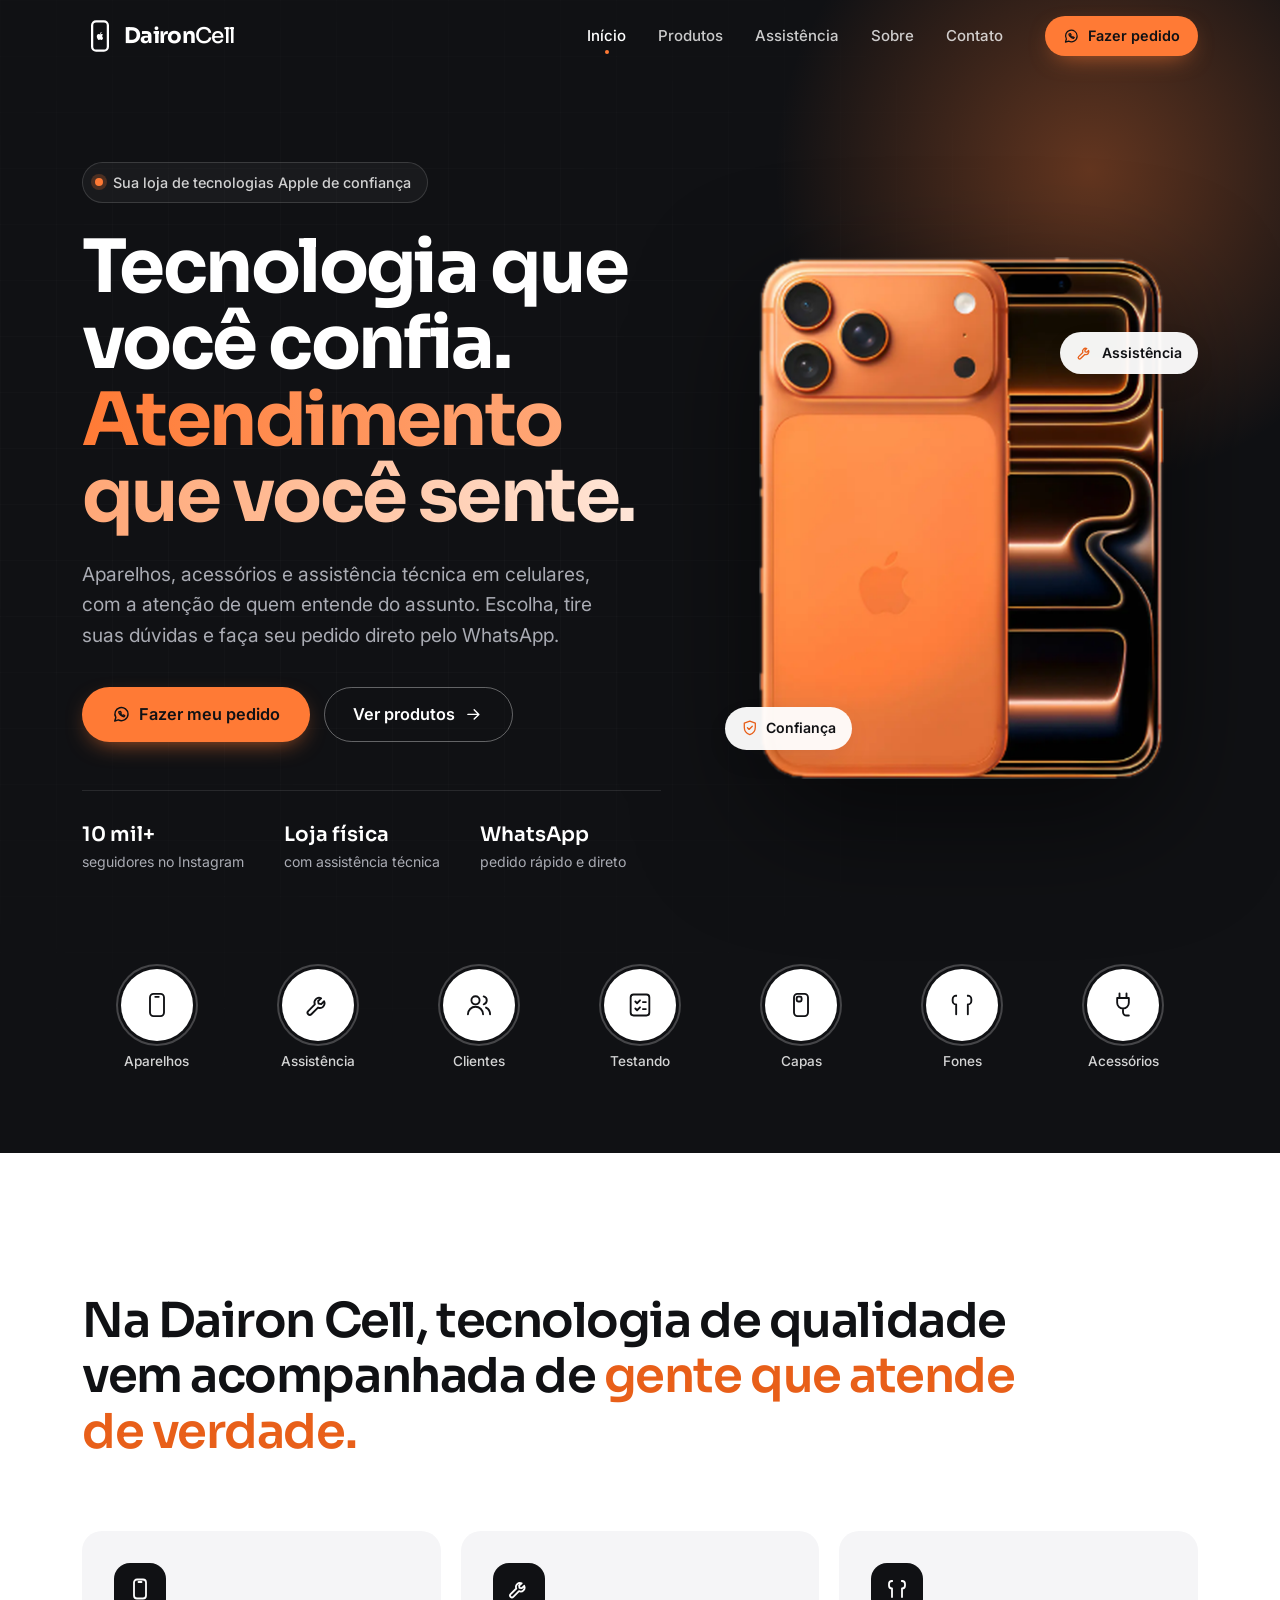
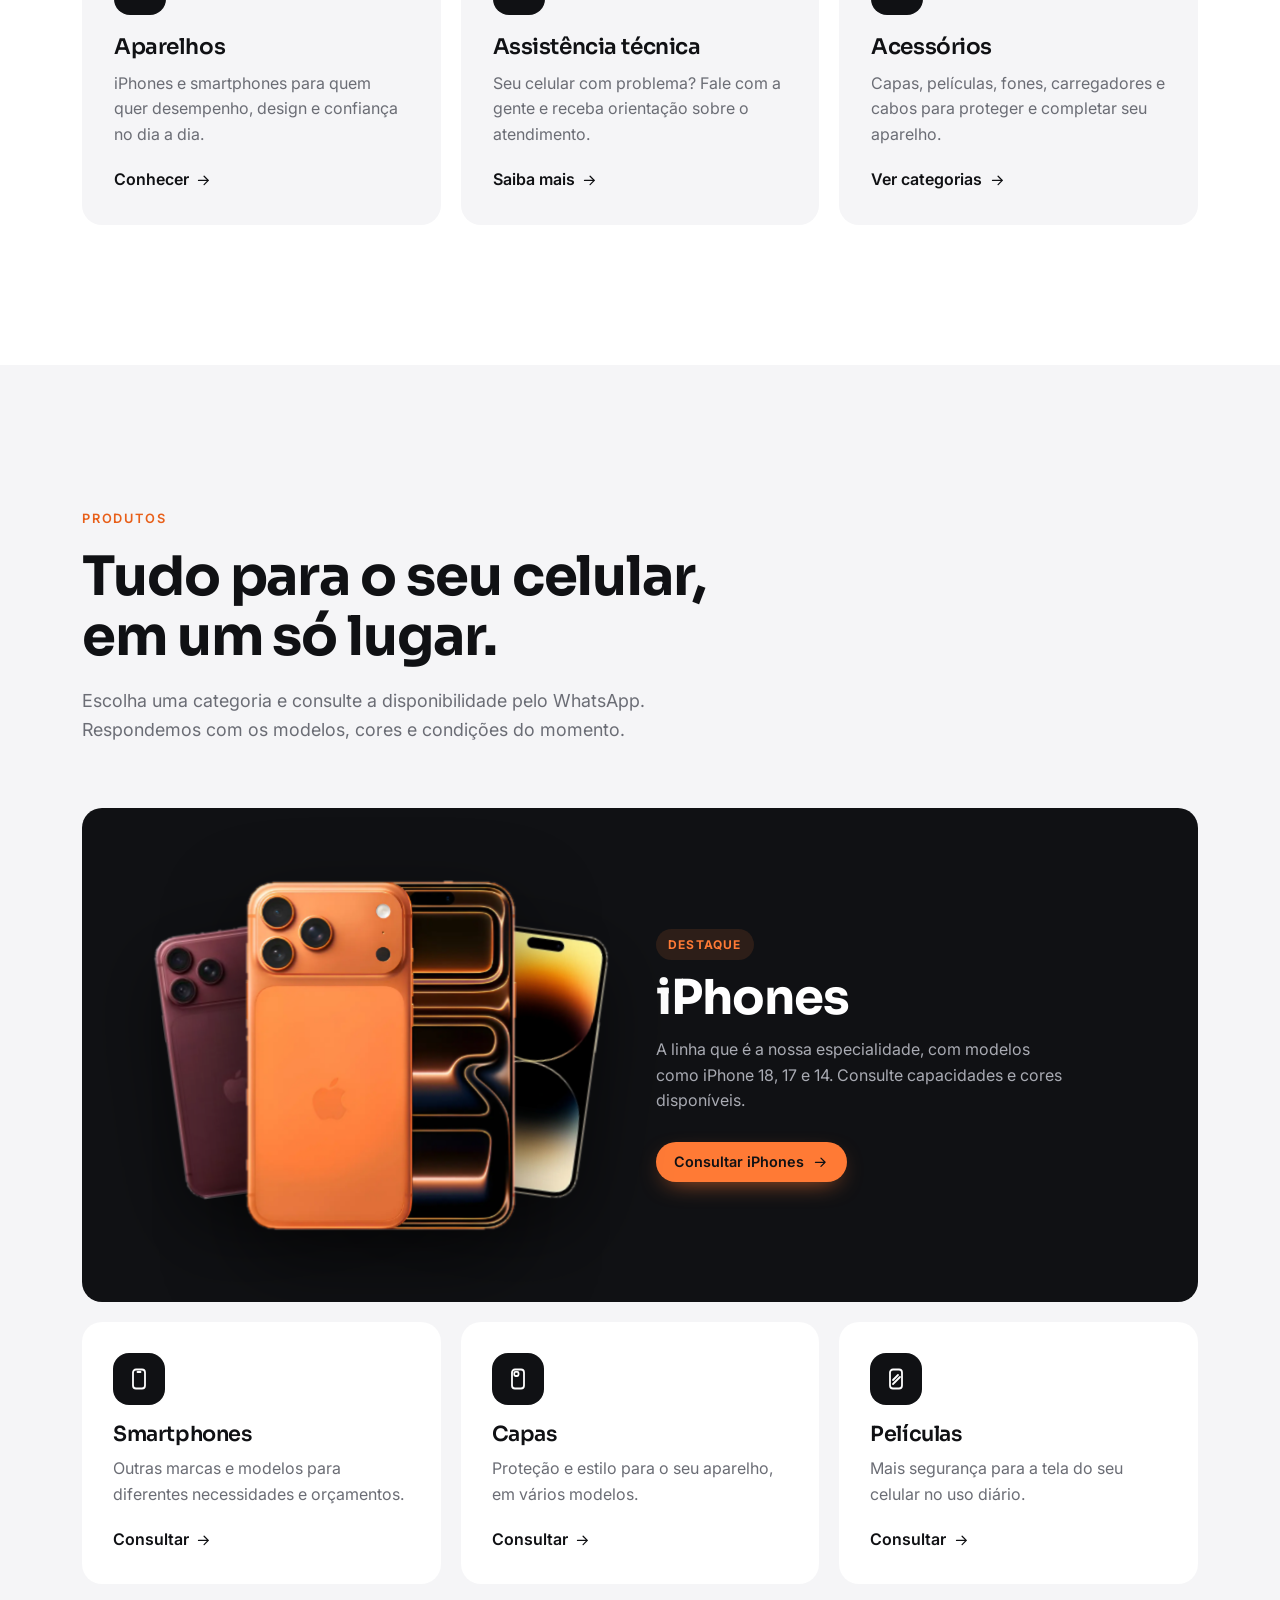
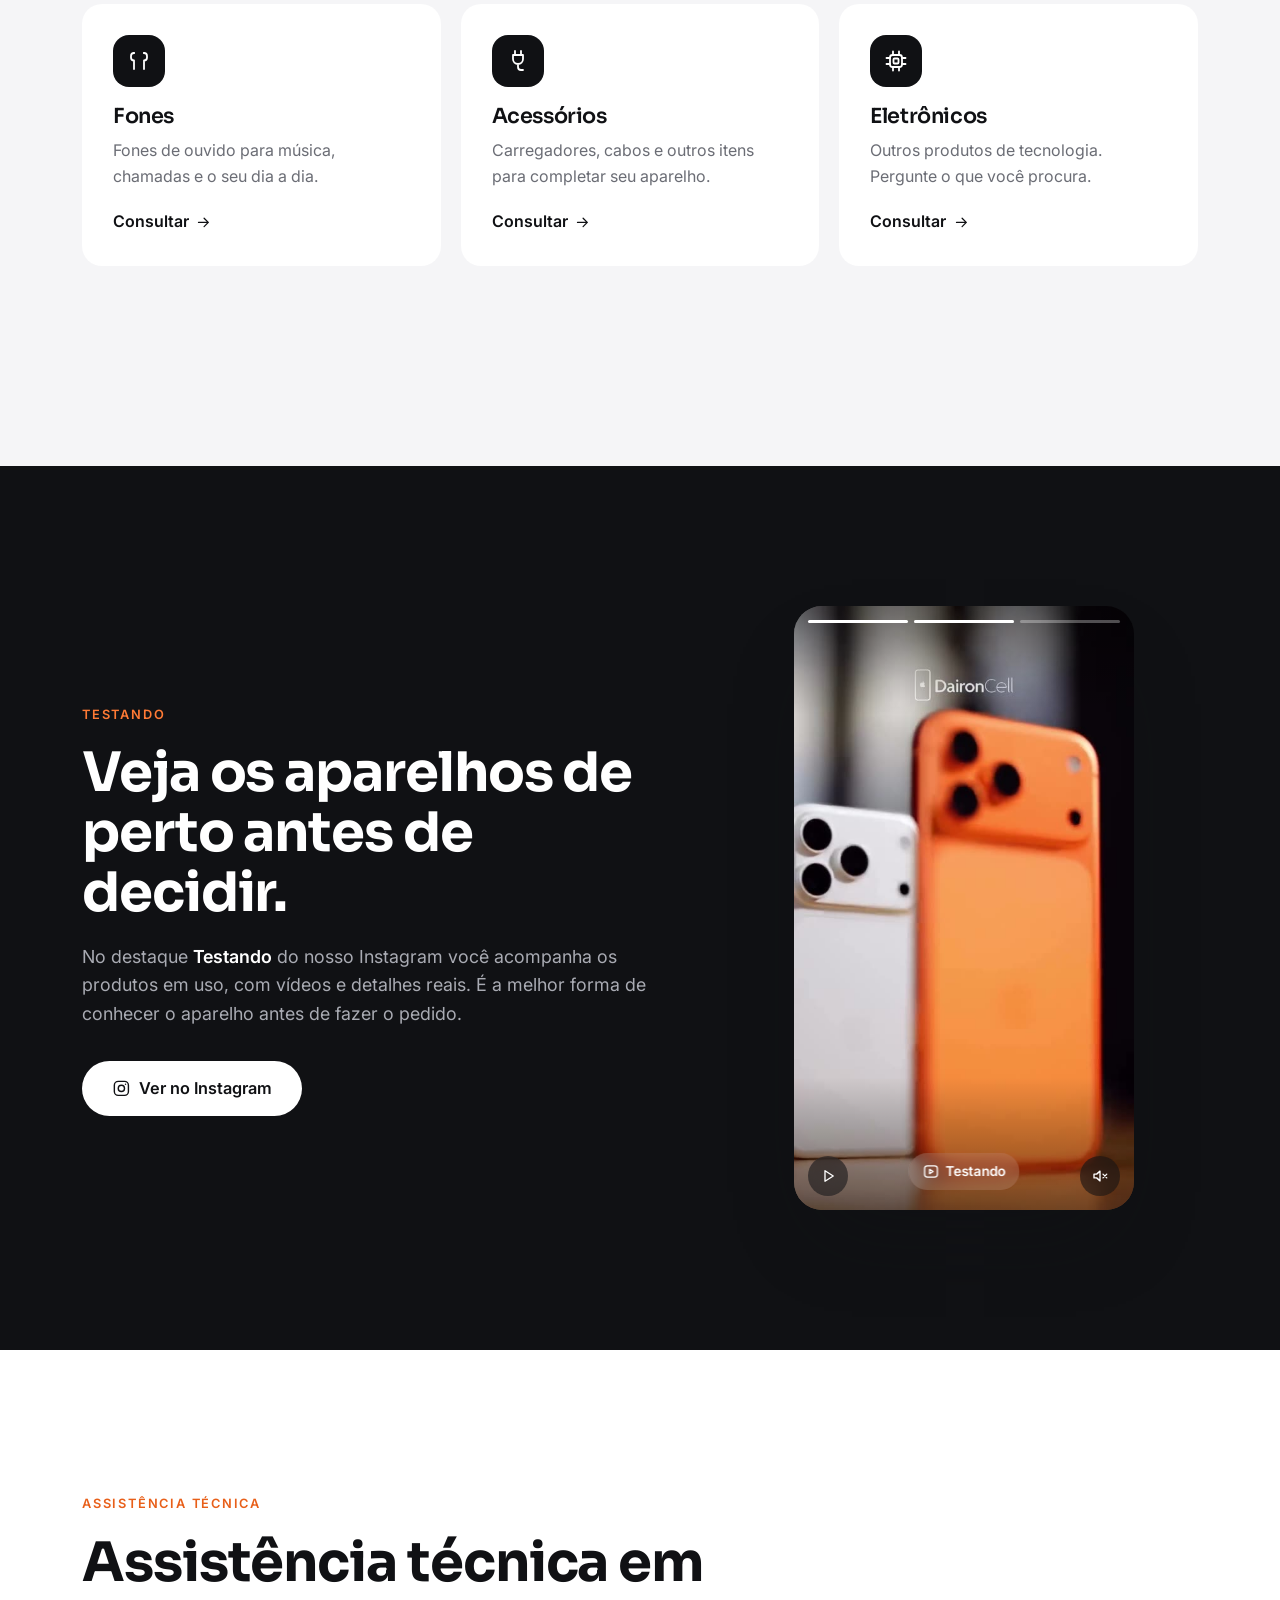
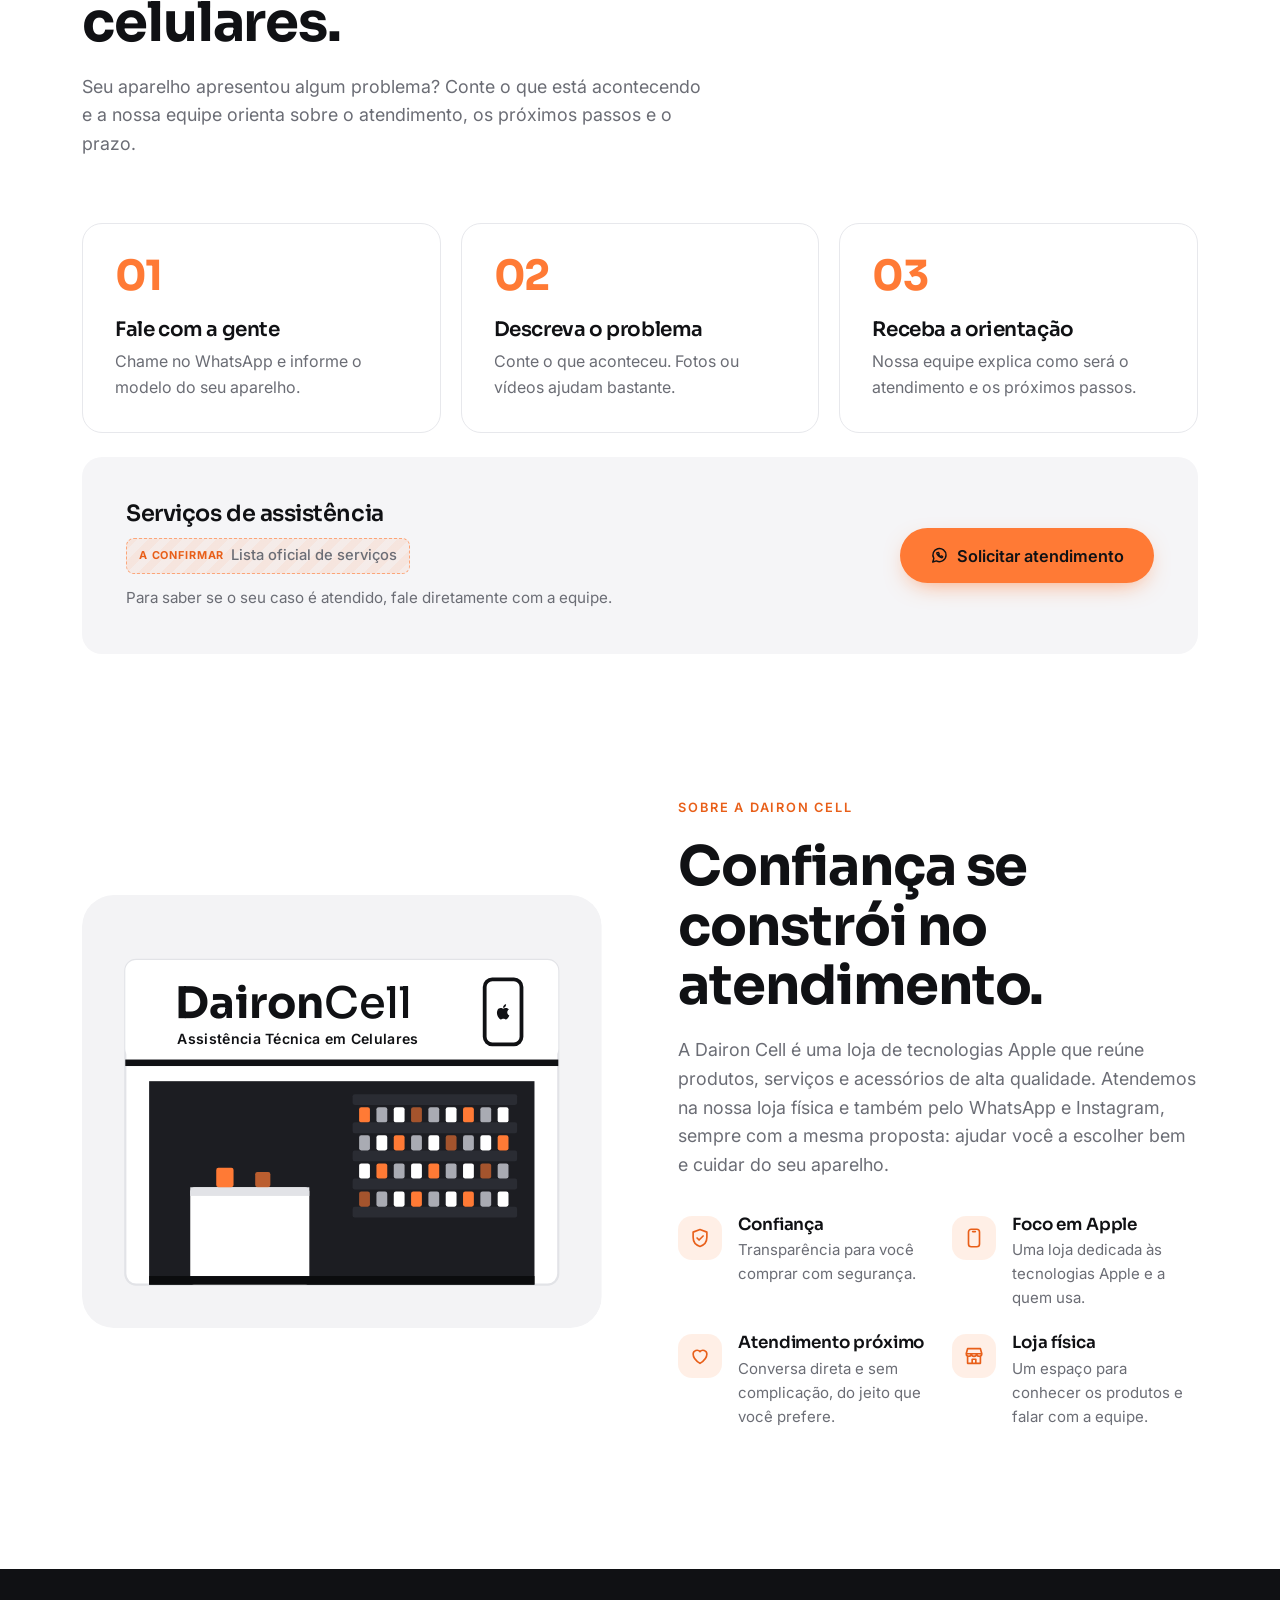
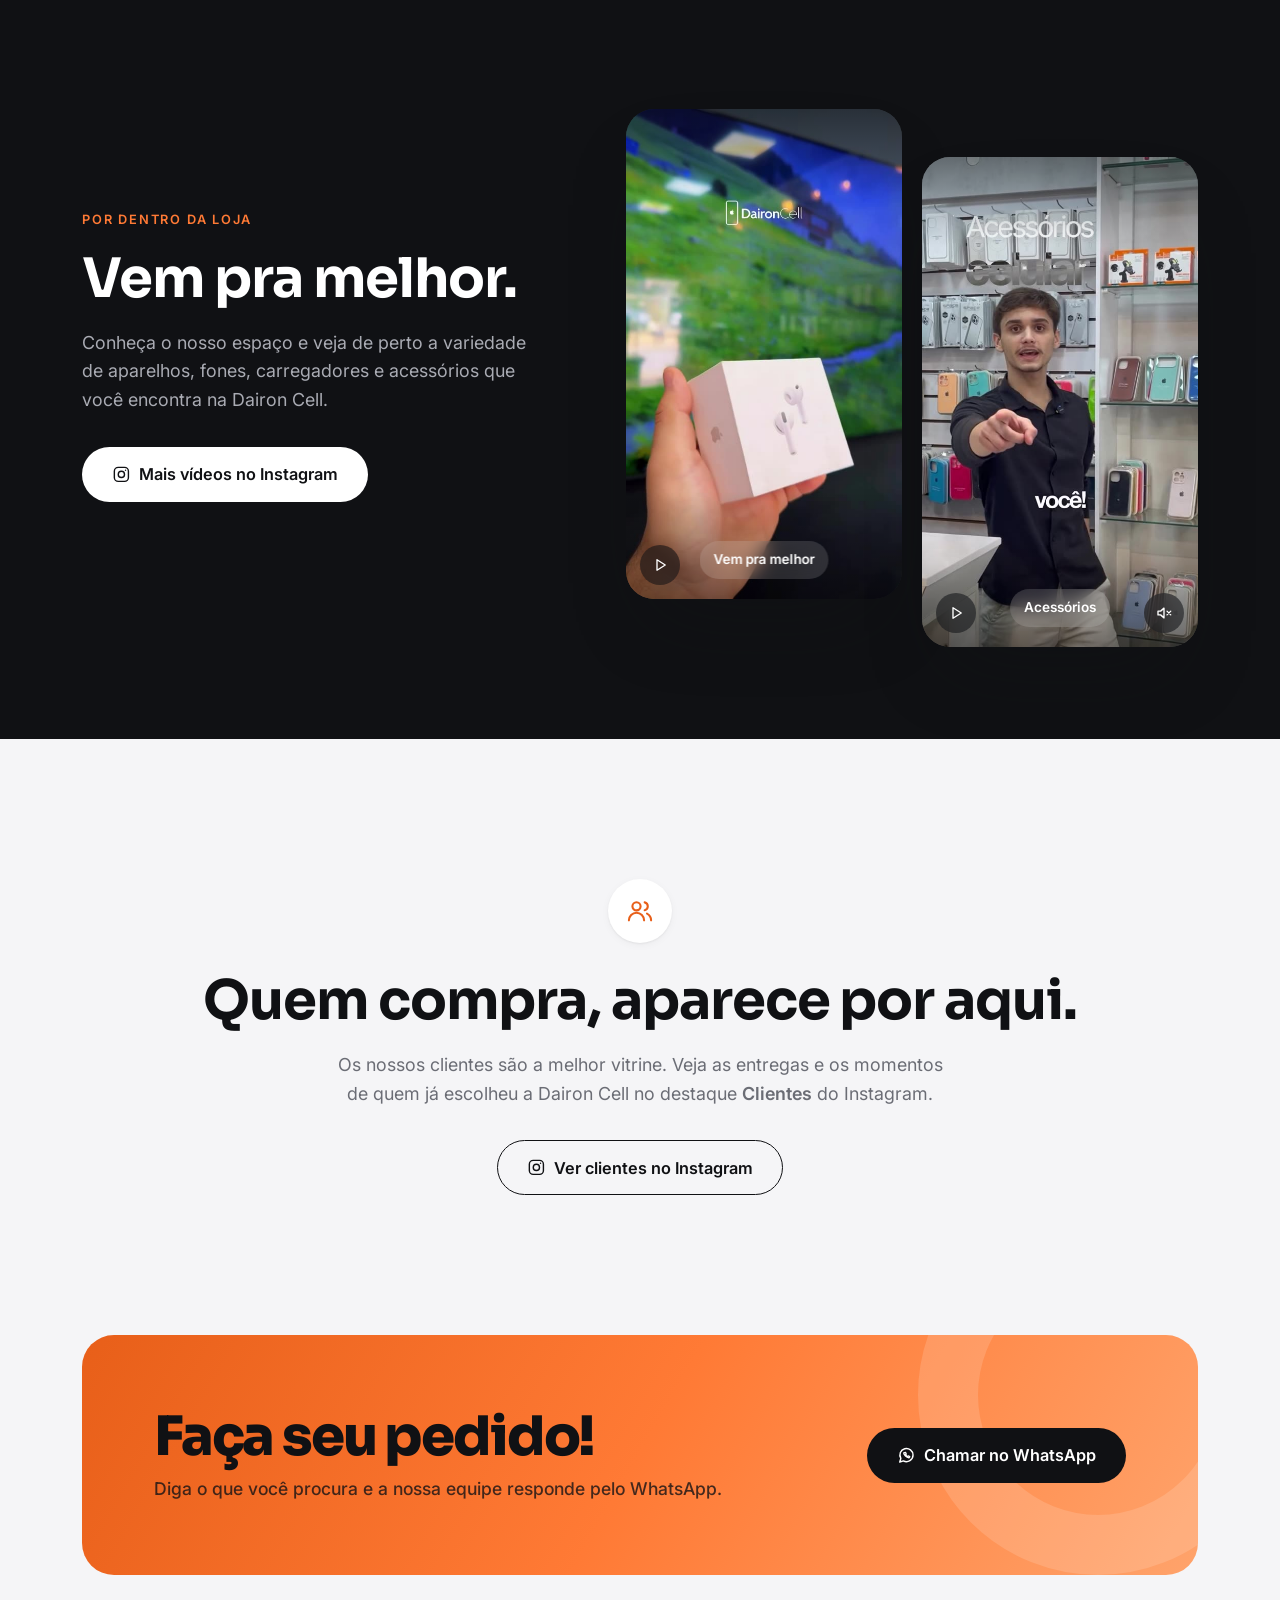
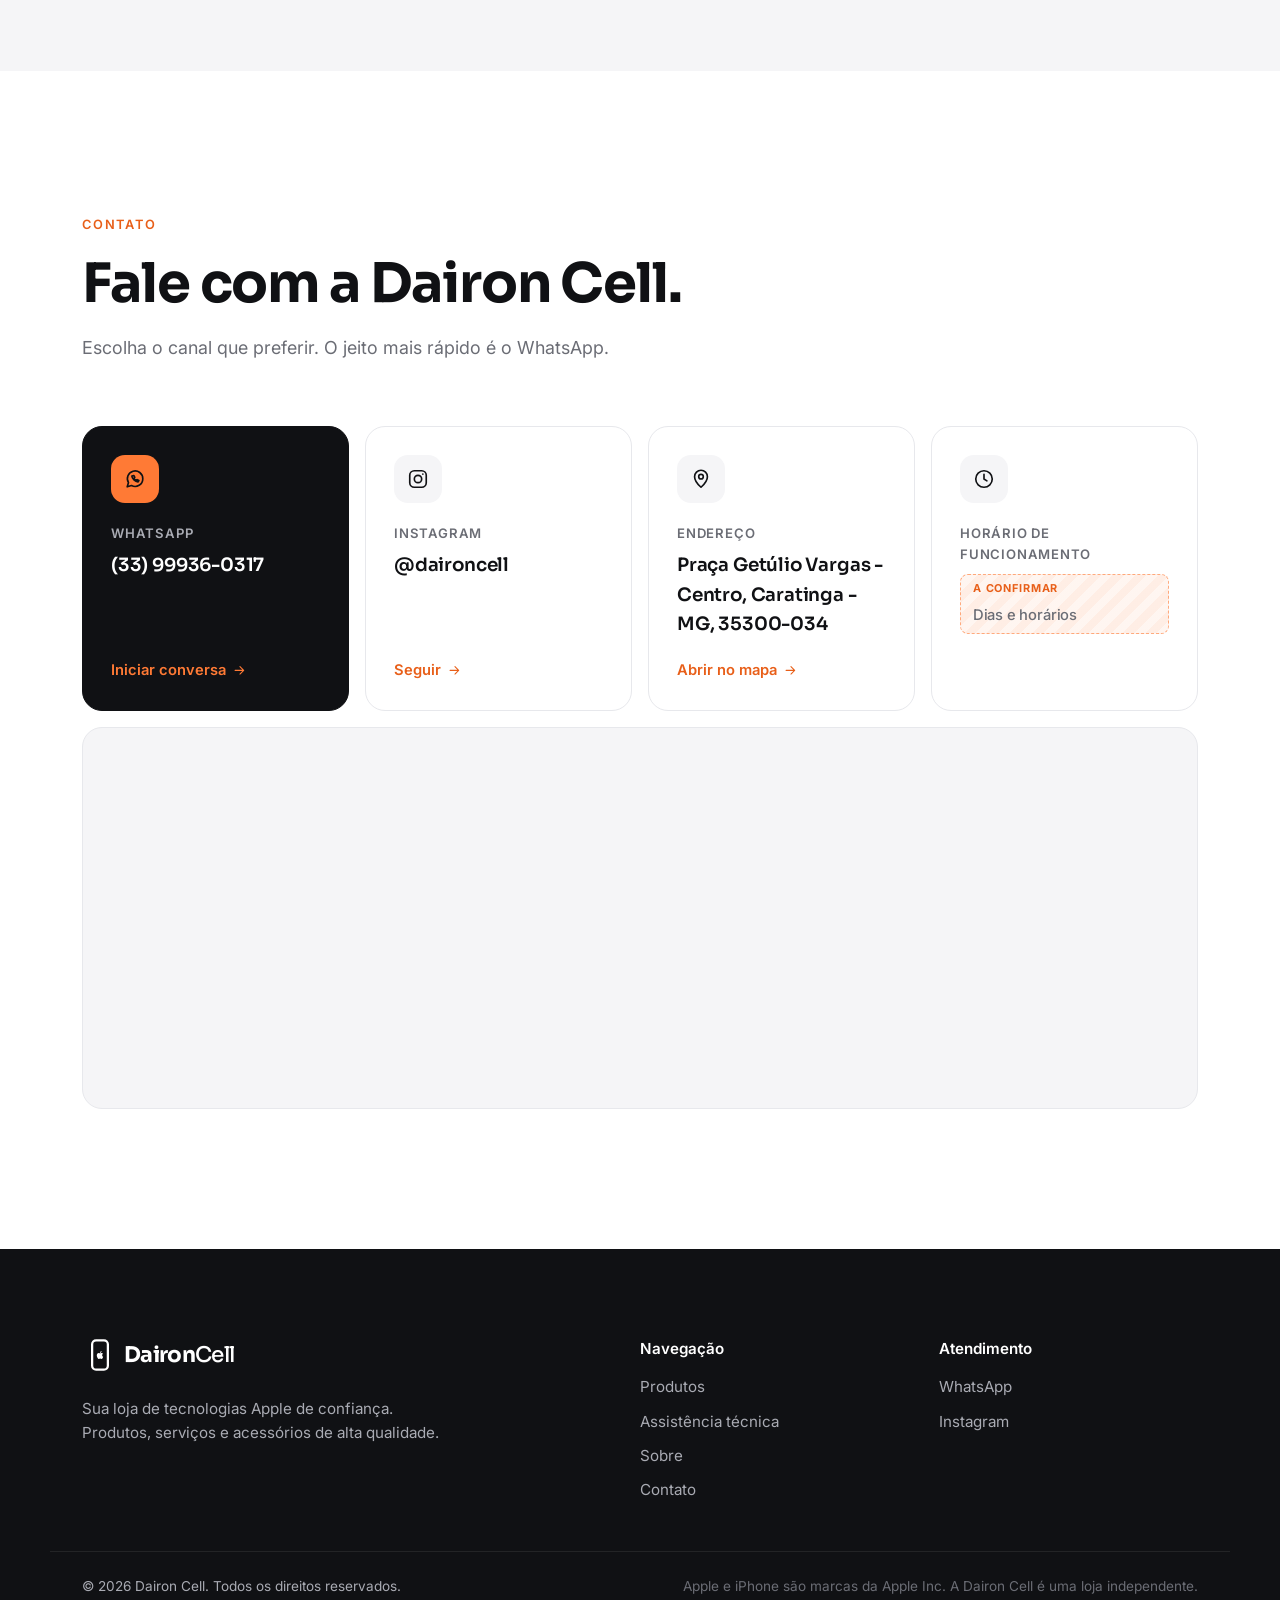
==== index.html @ 2d7e1786 "Site institucional da Dairon Cell Site estático (HTML, CSS e JS) com seções Início, Produtos, Testan" ====
<!doctype html>
<html lang="pt-BR" class="no-js">
<head>
  <meta charset="utf-8">
  <meta name="viewport" content="width=device-width, initial-scale=1, viewport-fit=cover">
  <title>Dairon Cell | Loja de tecnologias Apple em Caratinga - MG</title>
  <meta name="description" content="Dairon Cell, em Caratinga - MG: sua loja de tecnologias Apple de confiança. iPhones, smartphones, capas, películas, fones, acessórios e assistência técnica em celulares. Faça seu pedido pelo WhatsApp.">
  <meta name="theme-color" content="#101114">
  <meta name="robots" content="index, follow">

  <!-- Open Graph / redes sociais -->
  <meta property="og:type" content="website">
  <meta property="og:locale" content="pt_BR">
  <meta property="og:site_name" content="Dairon Cell">
  <meta property="og:title" content="Dairon Cell | Sua loja de tecnologias Apple de confiança">
  <meta property="og:description" content="iPhones, smartphones, acessórios e assistência técnica em celulares. Faça seu pedido pelo WhatsApp.">
  <meta property="og:image" content="https://joaovitormarciano8-oss.github.io/Dairon-Cell/assets/img/og-image.png">
  <meta property="og:url" content="https://joaovitormarciano8-oss.github.io/Dairon-Cell/">
  <link rel="canonical" href="https://joaovitormarciano8-oss.github.io/Dairon-Cell/">
  <meta property="og:image:width" content="1200">
  <meta property="og:image:height" content="630">
  <meta name="twitter:card" content="summary_large_image">

  <link rel="icon" href="favicon.svg" type="image/svg+xml">
  <link rel="apple-touch-icon" href="assets/img/apple-touch-icon.png">
  <link rel="manifest" href="site.webmanifest">

  <link rel="preconnect" href="https://fonts.googleapis.com">
  <link rel="preconnect" href="https://fonts.gstatic.com" crossorigin>
  <link href="https://fonts.googleapis.com/css2?family=Inter:wght@400;500;600&family=Sora:wght@500;600;700;800&display=swap" rel="stylesheet">

  <link rel="stylesheet" href="css/styles.css">

  <script type="application/ld+json">
  {
    "@context": "https://schema.org",
    "@type": "Store",
    "name": "Dairon Cell",
    "description": "Loja de tecnologias Apple, produtos, serviços e acessórios de alta qualidade. Assistência técnica em celulares.",
    "telephone": "+55-33-99936-0317",
    "address": {
      "@type": "PostalAddress",
      "streetAddress": "Praça Getúlio Vargas",
      "addressLocality": "Caratinga",
      "addressRegion": "MG",
      "postalCode": "35300-034",
      "addressCountry": "BR"
    },
    "sameAs": ["https://www.instagram.com/daironcell/"]
  }
  </script>
</head>
<body>
  <!-- Biblioteca de ícones (SVG próprios) -->
  <svg width="0" height="0" style="position:absolute" aria-hidden="true" focusable="false">
    <defs>
      <symbol id="i-phone" viewBox="0 0 24 24"><rect x="6" y="2.5" width="12" height="19" rx="3"/><path d="M10.5 5h3"/></symbol>
      <symbol id="i-tool" viewBox="0 0 24 24"><path d="M14.7 6.3a4 4 0 0 0-5.4 5.2L3.6 17.2a1.9 1.9 0 0 0 2.7 2.7l5.7-5.7a4 4 0 0 0 5.2-5.4l-2.4 2.4-2.3-.4-.4-2.3z"/></symbol>
      <symbol id="i-users" viewBox="0 0 24 24"><circle cx="9" cy="8" r="3.5"/><path d="M2.5 20a6.5 6.5 0 0 1 13 0"/><path d="M16 4.6a3.5 3.5 0 0 1 0 6.8M18 14.2a6.5 6.5 0 0 1 3.5 5.8"/></symbol>
      <symbol id="i-check" viewBox="0 0 24 24"><rect x="4" y="3" width="16" height="18" rx="2.5"/><path d="m8 9 1.5 1.5L12 8M8 15l1.5 1.5L12 14M14.5 9.5H17M14.5 15.5H17"/></symbol>
      <symbol id="i-case" viewBox="0 0 24 24"><rect x="6" y="2.5" width="12" height="19" rx="3"/><rect x="8.3" y="4.8" width="4.2" height="4.2" rx="1.2"/></symbol>
      <symbol id="i-film" viewBox="0 0 24 24"><rect x="6" y="2.5" width="12" height="19" rx="3"/><path d="m9 13 5-5M9 17l7-7"/></symbol>
      <symbol id="i-buds" viewBox="0 0 24 24"><path d="M7 4a3 3 0 0 0-3 3v1.5a3 3 0 0 0 3 3V20M17 4a3 3 0 0 1 3 3v1.5a3 3 0 0 1-3 3V20"/><path d="M7 4h0M17 4h0"/></symbol>
      <symbol id="i-plug" viewBox="0 0 24 24"><path d="M9 2v4M15 2v4M7 6h10v4a5 5 0 0 1-10 0zM12 15v3a3 3 0 0 0 3 3h2"/></symbol>
      <symbol id="i-chip" viewBox="0 0 24 24"><rect x="6" y="6" width="12" height="12" rx="2.5"/><rect x="9.5" y="9.5" width="5" height="5" rx="1"/><path d="M9 2.5V6M15 2.5V6M9 18v3.5M15 18v3.5M2.5 9H6M2.5 15H6M18 9h3.5M18 15h3.5"/></symbol>
      <symbol id="i-shield" viewBox="0 0 24 24"><path d="M12 2.8 4.5 5.6v5.6c0 4.6 3.1 8.6 7.5 10 4.4-1.4 7.5-5.4 7.5-10V5.6z"/><path d="m8.8 12 2.2 2.2 4.4-4.4"/></symbol>
      <symbol id="i-heart" viewBox="0 0 24 24"><path d="M12 20s-7.5-4.6-7.5-10.2A4.3 4.3 0 0 1 12 7.2a4.3 4.3 0 0 1 7.5 2.6C19.5 15.4 12 20 12 20z"/></symbol>
      <symbol id="i-store" viewBox="0 0 24 24"><path d="M3.5 9.5 5 4h14l1.5 5.5M3.5 9.5h17M3.5 9.5a2.8 2.8 0 0 0 5.6 0 2.8 2.8 0 0 0 5.8 0 2.8 2.8 0 0 0 5.6 0M5 12.5V20h14v-7.5M10 20v-4.5h4V20"/></symbol>
      <symbol id="i-chat" viewBox="0 0 24 24"><path d="M20.5 11.6a8.4 8.4 0 0 1-12.3 7.5L3.5 20.5l1.4-4.6A8.4 8.4 0 1 1 20.5 11.6z"/><path d="M8.6 8.8c.3 2.8 3.6 6.1 6.6 6.4l1.1-1.5-2-1-1 .8a5 5 0 0 1-2.3-2.3l.8-1-1-2z"/></symbol>
      <symbol id="i-insta" viewBox="0 0 24 24"><rect x="3" y="3" width="18" height="18" rx="5"/><circle cx="12" cy="12" r="4"/><path d="M17.3 6.7h0"/></symbol>
      <symbol id="i-pin" viewBox="0 0 24 24"><path d="M12 21s-7-6.2-7-11.5a7 7 0 0 1 14 0C19 14.8 12 21 12 21z"/><circle cx="12" cy="9.5" r="2.5"/></symbol>
      <symbol id="i-clock" viewBox="0 0 24 24"><circle cx="12" cy="12" r="9"/><path d="M12 7v5l3.2 2"/></symbol>
      <symbol id="i-arrow" viewBox="0 0 24 24"><path d="M5 12h14M13 6l6 6-6 6"/></symbol>
      <symbol id="i-menu" viewBox="0 0 24 24"><path d="M4 8h16M4 16h16"/></symbol>
      <symbol id="i-bag" viewBox="0 0 24 24"><path d="M5 8h14l-1 12.5H6z"/><path d="M9 8V6.5a3 3 0 0 1 6 0V8"/></symbol>
      <symbol id="i-play" viewBox="0 0 24 24"><rect x="3" y="4" width="18" height="16" rx="4"/><path d="m10 9 5 3-5 3z"/></symbol>
    </defs>
  </svg>

  <a class="skip-link" href="#conteudo">Pular para o conteúdo</a>

  <!-- ============ CABEÇALHO ============ -->
  <header class="header" id="topo">
    <div class="container header__inner">
      <a class="brand" href="#inicio" aria-label="Dairon Cell, ir para o início">
        <svg class="brand__icon" viewBox="0 0 64 64" aria-hidden="true"><rect x="18" y="6" width="28" height="52" rx="7" fill="none" stroke="currentColor" stroke-width="4"/><path transform="translate(25 25) scale(0.5833)" fill="currentColor" d="M12.152 6.896c-.948 0-2.415-1.078-3.96-1.04-2.04.027-3.91 1.183-4.961 3.014-2.117 3.675-.546 9.103 1.519 12.09 1.013 1.454 2.208 3.09 3.792 3.039 1.52-.065 2.09-.987 3.935-.987 1.831 0 2.35.987 3.96.948 1.637-.026 2.676-1.48 3.676-2.948 1.156-1.688 1.636-3.325 1.662-3.415-.039-.013-3.182-1.221-3.22-4.857-.026-3.04 2.48-4.494 2.597-4.559-1.429-2.09-3.623-2.324-4.39-2.376-2-.156-3.675 1.09-4.61 1.09zM15.53 3.83c.843-1.012 1.4-2.427 1.245-3.83-1.207.052-2.662.805-3.532 1.818-.78.896-1.454 2.338-1.273 3.714 1.338.104 2.715-.688 3.559-1.701"/></svg>
        <span class="brand__name"><b>Dairon</b>Cell</span>
      </a>

      <nav class="nav" id="menu" aria-label="Menu principal">
        <ul class="nav__list">
          <li><a class="nav__link" href="#inicio">Início</a></li>
          <li><a class="nav__link" href="#produtos">Produtos</a></li>
          <li><a class="nav__link" href="#assistencia">Assistência</a></li>
          <li><a class="nav__link" href="#sobre">Sobre</a></li>
          <li><a class="nav__link" href="#contato">Contato</a></li>
        </ul>
        <a class="btn btn--primary btn--sm nav__cta" href="https://wa.me/5533999360317" data-wa="Olá, Dairon Cell! Vim pelo site e gostaria de fazer um pedido." target="_blank" rel="noopener">
          <svg class="ic" aria-hidden="true"><use href="#i-chat"/></svg> Fazer pedido
        </a>
      </nav>

      <button class="menu-toggle" type="button" aria-controls="menu" aria-expanded="false" aria-label="Abrir menu">
        <span></span><span></span>
      </button>
    </div>
  </header>

  <main id="conteudo">
    <!-- ============ HERO ============ -->
    <section class="hero" id="inicio" aria-labelledby="hero-title">
      <div class="hero__glow" aria-hidden="true"></div>
      <div class="container hero__inner">
        <div class="hero__text">
          <p class="eyebrow reveal"><span class="dot"></span> Sua loja de tecnologias Apple de confiança</p>
          <h1 class="hero__title reveal" id="hero-title">Tecnologia que você confia.<br><span class="grad">Atendimento que você sente.</span></h1>
          <p class="hero__lead reveal">Aparelhos, acessórios e assistência técnica em celulares, com a atenção de quem entende do assunto. Escolha, tire suas dúvidas e faça seu pedido direto pelo WhatsApp.</p>
          <div class="hero__actions reveal">
            <a class="btn btn--primary btn--lg" href="https://wa.me/5533999360317" data-wa="Olá, Dairon Cell! Vim pelo site e gostaria de fazer um pedido." target="_blank" rel="noopener">
              <svg class="ic" aria-hidden="true"><use href="#i-chat"/></svg> Fazer meu pedido
            </a>
            <a class="btn btn--ghost btn--lg" href="#produtos">Ver produtos <svg class="ic" aria-hidden="true"><use href="#i-arrow"/></svg></a>
          </div>
          <ul class="hero__facts reveal" aria-label="Destaques">
            <li><strong>10 mil+</strong><span>seguidores no Instagram</span></li>
            <li><strong>Loja física</strong><span>com assistência técnica</span></li>
            <li><strong>WhatsApp</strong><span>pedido rápido e direto</span></li>
          </ul>
        </div>

        <!-- Ilustração 100% CSS (sem imagens externas) -->
        <div class="hero__visual" aria-hidden="true">
          <div class="device device--back">
            <div class="device__cams"><i></i><i></i><i></i><b></b></div>
            <div class="device__mark">
              <svg viewBox="0 0 64 64"><rect x="18" y="6" width="28" height="52" rx="7" fill="none" stroke="currentColor" stroke-width="4"/><path transform="translate(25 25) scale(0.5833)" fill="currentColor" d="M12.152 6.896c-.948 0-2.415-1.078-3.96-1.04-2.04.027-3.91 1.183-4.961 3.014-2.117 3.675-.546 9.103 1.519 12.09 1.013 1.454 2.208 3.09 3.792 3.039 1.52-.065 2.09-.987 3.935-.987 1.831 0 2.35.987 3.96.948 1.637-.026 2.676-1.48 3.676-2.948 1.156-1.688 1.636-3.325 1.662-3.415-.039-.013-3.182-1.221-3.22-4.857-.026-3.04 2.48-4.494 2.597-4.559-1.429-2.09-3.623-2.324-4.39-2.376-2-.156-3.675 1.09-4.61 1.09zM15.53 3.83c.843-1.012 1.4-2.427 1.245-3.83-1.207.052-2.662.805-3.532 1.818-.78.896-1.454 2.338-1.273 3.714 1.338.104 2.715-.688 3.559-1.701"/></svg>
            </div>
          </div>
          <div class="device device--front">
            <div class="device__island"></div>
            <div class="screen">
              <p class="screen__time">Dairon<b>Cell</b></p>
              <div class="notif">
                <span class="notif__icon"><svg class="ic" ><use href="#i-chat"/></svg></span>
                <span class="notif__text"><b>Dairon Cell</b>Seu pedido foi recebido! Já vamos te atender.</span>
              </div>
              <div class="notif notif--2">
                <span class="notif__icon notif__icon--dark"><svg class="ic"><use href="#i-bag"/></svg></span>
                <span class="notif__text"><b>Faça seu pedido!</b>Aparelhos, capas, fones e acessórios.</span>
              </div>
            </div>
          </div>
          <img class="hero__photo" alt="iPhone laranja, frente e verso" hidden decoding="async">
          <span class="chip chip--a"><svg class="ic"><use href="#i-shield"/></svg> Confiança</span>
          <span class="chip chip--b"><svg class="ic"><use href="#i-tool"/></svg> Assistência</span>
        </div>
      </div>

      <!-- Categorias (inspiradas nos destaques do Instagram) -->
      <div class="container">
        <ul class="highlights reveal" aria-label="Categorias da Dairon Cell">
          <li><a href="#produtos"><span class="hl"><svg class="ic"><use href="#i-phone"/></svg></span>Aparelhos</a></li>
          <li><a href="#assistencia"><span class="hl"><svg class="ic"><use href="#i-tool"/></svg></span>Assistência</a></li>
          <li><a href="#clientes"><span class="hl"><svg class="ic"><use href="#i-users"/></svg></span>Clientes</a></li>
          <li><a href="#testando"><span class="hl"><svg class="ic"><use href="#i-check"/></svg></span>Testando</a></li>
          <li><a href="#produtos"><span class="hl"><svg class="ic"><use href="#i-case"/></svg></span>Capas</a></li>
          <li><a href="#produtos"><span class="hl"><svg class="ic"><use href="#i-buds"/></svg></span>Fones</a></li>
          <li><a href="#produtos"><span class="hl"><svg class="ic"><use href="#i-plug"/></svg></span>Acessórios</a></li>
        </ul>
      </div>
    </section>

    <!-- ============ APRESENTAÇÃO ============ -->
    <section class="section intro" aria-labelledby="intro-title">
      <div class="container intro__inner">
        <h2 class="intro__title reveal" id="intro-title">Na Dairon Cell, tecnologia de qualidade vem acompanhada de <span class="accent">gente que atende de verdade.</span></h2>
        <div class="intro__cards">
          <article class="feature reveal">
            <span class="feature__icon"><svg class="ic"><use href="#i-phone"/></svg></span>
            <h3>Aparelhos</h3>
            <p>iPhones e smartphones para quem quer desempenho, design e confiança no dia a dia.</p>
            <a class="link" href="#produtos">Conhecer <svg class="ic"><use href="#i-arrow"/></svg></a>
          </article>
          <article class="feature reveal">
            <span class="feature__icon"><svg class="ic"><use href="#i-tool"/></svg></span>
            <h3>Assistência técnica</h3>
            <p>Seu celular com problema? Fale com a gente e receba orientação sobre o atendimento.</p>
            <a class="link" href="#assistencia">Saiba mais <svg class="ic"><use href="#i-arrow"/></svg></a>
          </article>
          <article class="feature reveal">
            <span class="feature__icon"><svg class="ic"><use href="#i-buds"/></svg></span>
            <h3>Acessórios</h3>
            <p>Capas, películas, fones, carregadores e cabos para proteger e completar seu aparelho.</p>
            <a class="link" href="#produtos">Ver categorias <svg class="ic"><use href="#i-arrow"/></svg></a>
          </article>
        </div>
      </div>
    </section>

    <!-- ============ PRODUTOS ============ -->
    <section class="section products" id="produtos" aria-labelledby="produtos-title">
      <div class="container">
        <header class="section__head reveal">
          <p class="kicker">Produtos</p>
          <h2 class="section__title" id="produtos-title">Tudo para o seu celular,<br>em um só lugar.</h2>
          <p class="section__lead">Escolha uma categoria e consulte a disponibilidade pelo WhatsApp. Respondemos com os modelos, cores e condições do momento.</p>
        </header>

        <div class="grid-products">
          <article class="product product--hero reveal">
            <div class="product__art iphones-photo">
              <img src="assets/img/iphone-18.png" alt="iPhone 18 na cor vinho" width="550" height="674" loading="lazy" decoding="async">
              <img src="assets/img/iphone-17.png" alt="iPhone 17 na cor laranja" width="544" height="702" loading="lazy" decoding="async">
              <img src="assets/img/iphone-14.png" alt="iPhone 14 na cor dourada" width="532" height="654" loading="lazy" decoding="async">
            </div>
            <div class="product__body">
              <span class="tag">Destaque</span>
              <h3>iPhones</h3>
              <p>A linha que é a nossa especialidade, com modelos como iPhone 18, 17 e 14. Consulte capacidades e cores disponíveis.</p>
              <a class="btn btn--primary btn--sm" href="https://wa.me/5533999360317" data-wa="Olá! Vim pelo site e gostaria de saber quais iPhones estão disponíveis." target="_blank" rel="noopener">Consultar iPhones <svg class="ic" aria-hidden="true"><use href="#i-arrow"/></svg></a>
            </div>
          </article>

          <article class="product reveal">
            <span class="product__icon"><svg class="ic"><use href="#i-phone"/></svg></span>
            <h3>Smartphones</h3>
            <p>Outras marcas e modelos para diferentes necessidades e orçamentos.</p>
            <a class="link" href="https://wa.me/5533999360317" data-wa="Olá! Vim pelo site e gostaria de saber quais smartphones estão disponíveis." target="_blank" rel="noopener">Consultar <svg class="ic"><use href="#i-arrow"/></svg></a>
          </article>

          <article class="product reveal">
            <span class="product__icon"><svg class="ic"><use href="#i-case"/></svg></span>
            <h3>Capas</h3>
            <p>Proteção e estilo para o seu aparelho, em vários modelos.</p>
            <a class="link" href="https://wa.me/5533999360317" data-wa="Olá! Vim pelo site e gostaria de ver as capas disponíveis para o meu celular." target="_blank" rel="noopener">Consultar <svg class="ic"><use href="#i-arrow"/></svg></a>
          </article>

          <article class="product reveal">
            <span class="product__icon"><svg class="ic"><use href="#i-film"/></svg></span>
            <h3>Películas</h3>
            <p>Mais segurança para a tela do seu celular no uso diário.</p>
            <a class="link" href="https://wa.me/5533999360317" data-wa="Olá! Vim pelo site e gostaria de saber sobre películas para o meu celular." target="_blank" rel="noopener">Consultar <svg class="ic"><use href="#i-arrow"/></svg></a>
          </article>

          <article class="product reveal">
            <span class="product__icon"><svg class="ic"><use href="#i-buds"/></svg></span>
            <h3>Fones</h3>
            <p>Fones de ouvido para música, chamadas e o seu dia a dia.</p>
            <a class="link" href="https://wa.me/5533999360317" data-wa="Olá! Vim pelo site e gostaria de saber quais fones estão disponíveis." target="_blank" rel="noopener">Consultar <svg class="ic"><use href="#i-arrow"/></svg></a>
          </article>

          <article class="product reveal">
            <span class="product__icon"><svg class="ic"><use href="#i-plug"/></svg></span>
            <h3>Acessórios</h3>
            <p>Carregadores, cabos e outros itens para completar seu aparelho.</p>
            <a class="link" href="https://wa.me/5533999360317" data-wa="Olá! Vim pelo site e gostaria de saber sobre acessórios (carregadores, cabos e outros)." target="_blank" rel="noopener">Consultar <svg class="ic"><use href="#i-arrow"/></svg></a>
          </article>

          <article class="product reveal">
            <span class="product__icon"><svg class="ic"><use href="#i-chip"/></svg></span>
            <h3>Eletrônicos</h3>
            <p>Outros produtos de tecnologia. Pergunte o que você procura.</p>
            <a class="link" href="https://wa.me/5533999360317" data-wa="Olá! Vim pelo site e gostaria de saber quais eletrônicos vocês têm disponíveis." target="_blank" rel="noopener">Consultar <svg class="ic"><use href="#i-arrow"/></svg></a>
          </article>
        </div>

        <p class="note reveal">Os produtos e a disponibilidade mudam com frequência. Para ver as novidades do dia, acompanhe o
          <a href="https://www.instagram.com/daironcell/" data-ig target="_blank" rel="noopener">@daironcell</a> no Instagram.</p>
      </div>
    </section>

    <!-- ============ TESTANDO ============ -->
    <section class="section testing" id="testando" aria-labelledby="testando-title">
      <div class="container testing__inner">
        <div class="testing__text reveal">
          <p class="kicker kicker--light">Testando</p>
          <h2 class="section__title" id="testando-title">Veja os aparelhos de perto antes de decidir.</h2>
          <p class="section__lead">No destaque <strong>Testando</strong> do nosso Instagram você acompanha os produtos em uso, com vídeos e detalhes reais. É a melhor forma de conhecer o aparelho antes de fazer o pedido.</p>
          <a class="btn btn--light btn--lg" href="https://www.instagram.com/daironcell/" data-ig target="_blank" rel="noopener">
            <svg class="ic" aria-hidden="true"><use href="#i-insta"/></svg> Ver no Instagram
          </a>
        </div>
        <div class="testing__visual reveal">
          <figure class="story">
            <video class="story__video" muted loop playsinline preload="metadata"
                   poster="assets/video/dairon-cell-reel-poster.jpg"
                   aria-label="Vídeo da Dairon Cell: fachada da loja e iPhones laranja e branco sendo mostrados">
              <source src="assets/video/dairon-cell-reel.mp4" type="video/mp4">
            </video>
            <div class="story__bar" aria-hidden="true"><i></i><i></i><i></i></div>
            <button class="story__btn story__play" type="button" aria-label="Pausar vídeo" data-state="playing">
              <svg class="ic ic--pause" viewBox="0 0 24 24" aria-hidden="true"><path d="M9 6v12M15 6v12"/></svg>
              <svg class="ic ic--play" viewBox="0 0 24 24" aria-hidden="true"><path d="m8 5 11 7-11 7z"/></svg>
            </button>
            <button class="story__btn story__sound" type="button" aria-label="Ativar som" aria-pressed="false">
              <svg class="ic ic--muted" viewBox="0 0 24 24" aria-hidden="true"><path d="M4 9.5h3.5L12 5.5v13l-4.5-4H4zM16 9.5l5 5M21 9.5l-5 5"/></svg>
              <svg class="ic ic--on" viewBox="0 0 24 24" aria-hidden="true"><path d="M4 9.5h3.5L12 5.5v13l-4.5-4H4zM16 9a4.5 4.5 0 0 1 0 6M18.5 6.5a8 8 0 0 1 0 11"/></svg>
            </button>
            <figcaption class="story__label"><svg class="ic" aria-hidden="true"><use href="#i-play"/></svg> Testando</figcaption>
          </figure>
        </div>
      </div>
      </div>
    </section>

    <!-- ============ ASSISTÊNCIA ============ -->
    <section class="section service" id="assistencia" aria-labelledby="assistencia-title">
      <div class="container">
        <header class="section__head reveal">
          <p class="kicker">Assistência técnica</p>
          <h2 class="section__title" id="assistencia-title">Assistência técnica em celulares.</h2>
          <p class="section__lead">Seu aparelho apresentou algum problema? Conte o que está acontecendo e a nossa equipe orienta sobre o atendimento, os próximos passos e o prazo.</p>
        </header>

        <ol class="steps">
          <li class="step reveal">
            <span class="step__num">01</span>
            <h3>Fale com a gente</h3>
            <p>Chame no WhatsApp e informe o modelo do seu aparelho.</p>
          </li>
          <li class="step reveal">
            <span class="step__num">02</span>
            <h3>Descreva o problema</h3>
            <p>Conte o que aconteceu. Fotos ou vídeos ajudam bastante.</p>
          </li>
          <li class="step reveal">
            <span class="step__num">03</span>
            <h3>Receba a orientação</h3>
            <p>Nossa equipe explica como será o atendimento e os próximos passos.</p>
          </li>
        </ol>

        <div class="service__box reveal">
          <div>
            <h3>Serviços de assistência</h3>
            <!-- PLACEHOLDER: substituir pela lista oficial de serviços quando confirmada pela empresa -->
            <p class="placeholder" data-placeholder>Lista oficial de serviços</p>
            <p class="muted">Para saber se o seu caso é atendido, fale diretamente com a equipe.</p>
          </div>
          <a class="btn btn--primary btn--lg" href="https://wa.me/5533999360317" data-wa="Olá, Dairon Cell! Vim pelo site e gostaria de solicitar atendimento na assistência técnica. Meu aparelho é: " target="_blank" rel="noopener">
            <svg class="ic" aria-hidden="true"><use href="#i-chat"/></svg> Solicitar atendimento
          </a>
        </div>
      </div>
    </section>

    <!-- ============ SOBRE ============ -->
    <section class="section about" id="sobre" aria-labelledby="sobre-title">
      <div class="container about__inner">
        <div class="about__visual reveal" aria-hidden="true">
          <!-- Ilustração da fachada (vetor próprio, inspirado na loja) -->
          <svg viewBox="0 0 480 400" class="storefront">
            <rect x="0" y="0" width="480" height="400" rx="28" fill="#F3F3F5"/>
            <rect x="40" y="60" width="400" height="300" rx="10" fill="#FFFFFF" stroke="#E2E3E7" stroke-width="2"/>
            <rect x="40" y="60" width="400" height="92" rx="10" fill="#FFFFFF"/>
            <text x="86" y="114" font-family="Sora, sans-serif" font-size="40" font-weight="700" fill="#101114">Dairon<tspan font-weight="500">Cell</tspan></text>
            <text x="88" y="138" font-family="Inter, sans-serif" font-size="13" font-weight="600" fill="#101114" letter-spacing=".3">Assistência Técnica em Celulares</text>
            <rect x="372" y="78" width="34" height="60" rx="7" fill="none" stroke="#101114" stroke-width="3.5"/>
            <path transform="translate(382.00 101.00) scale(0.5833)" fill="#101114" d="M12.152 6.896c-.948 0-2.415-1.078-3.96-1.04-2.04.027-3.91 1.183-4.961 3.014-2.117 3.675-.546 9.103 1.519 12.09 1.013 1.454 2.208 3.09 3.792 3.039 1.52-.065 2.09-.987 3.935-.987 1.831 0 2.35.987 3.96.948 1.637-.026 2.676-1.48 3.676-2.948 1.156-1.688 1.636-3.325 1.662-3.415-.039-.013-3.182-1.221-3.22-4.857-.026-3.04 2.48-4.494 2.597-4.559-1.429-2.09-3.623-2.324-4.39-2.376-2-.156-3.675 1.09-4.61 1.09zM15.53 3.83c.843-1.012 1.4-2.427 1.245-3.83-1.207.052-2.662.805-3.532 1.818-.78.896-1.454 2.338-1.273 3.714 1.338.104 2.715-.688 3.559-1.701"/>
            <rect x="40" y="152" width="400" height="6" fill="#101114"/>
            <rect x="62" y="172" width="356" height="188" fill="#1C1D22"/>
            <g fill="#2A2C33">
              <rect x="250" y="184" width="152" height="10" rx="2"/><rect x="250" y="210" width="152" height="10" rx="2"/>
              <rect x="250" y="236" width="152" height="10" rx="2"/><rect x="250" y="262" width="152" height="10" rx="2"/>
              <rect x="250" y="288" width="152" height="10" rx="2"/>
            </g>
            <g>
              <rect x="256" y="196" width="10" height="14" rx="2" fill="#FF7A35"/><rect x="272" y="196" width="10" height="14" rx="2" fill="#A9ABB3"/><rect x="288" y="196" width="10" height="14" rx="2" fill="#FFFFFF"/><rect x="304" y="196" width="10" height="14" rx="2" fill="#FF7A35" opacity=".6"/><rect x="320" y="196" width="10" height="14" rx="2" fill="#A9ABB3"/><rect x="336" y="196" width="10" height="14" rx="2" fill="#FFFFFF"/><rect x="352" y="196" width="10" height="14" rx="2" fill="#FF7A35"/><rect x="368" y="196" width="10" height="14" rx="2" fill="#A9ABB3"/><rect x="384" y="196" width="10" height="14" rx="2" fill="#FFFFFF"/>
              <rect x="256" y="222" width="10" height="14" rx="2" fill="#A9ABB3"/><rect x="272" y="222" width="10" height="14" rx="2" fill="#FFFFFF"/><rect x="288" y="222" width="10" height="14" rx="2" fill="#FF7A35"/><rect x="304" y="222" width="10" height="14" rx="2" fill="#A9ABB3"/><rect x="320" y="222" width="10" height="14" rx="2" fill="#FFFFFF"/><rect x="336" y="222" width="10" height="14" rx="2" fill="#FF7A35" opacity=".6"/><rect x="352" y="222" width="10" height="14" rx="2" fill="#A9ABB3"/><rect x="368" y="222" width="10" height="14" rx="2" fill="#FFFFFF"/><rect x="384" y="222" width="10" height="14" rx="2" fill="#FF7A35"/>
              <rect x="256" y="248" width="10" height="14" rx="2" fill="#FFFFFF"/><rect x="272" y="248" width="10" height="14" rx="2" fill="#FF7A35"/><rect x="288" y="248" width="10" height="14" rx="2" fill="#A9ABB3"/><rect x="304" y="248" width="10" height="14" rx="2" fill="#FFFFFF"/><rect x="320" y="248" width="10" height="14" rx="2" fill="#FF7A35"/><rect x="336" y="248" width="10" height="14" rx="2" fill="#A9ABB3"/><rect x="352" y="248" width="10" height="14" rx="2" fill="#FFFFFF"/><rect x="368" y="248" width="10" height="14" rx="2" fill="#FF7A35" opacity=".6"/><rect x="384" y="248" width="10" height="14" rx="2" fill="#A9ABB3"/>
              <rect x="256" y="274" width="10" height="14" rx="2" fill="#FF7A35" opacity=".6"/><rect x="272" y="274" width="10" height="14" rx="2" fill="#A9ABB3"/><rect x="288" y="274" width="10" height="14" rx="2" fill="#FFFFFF"/><rect x="304" y="274" width="10" height="14" rx="2" fill="#FF7A35"/><rect x="320" y="274" width="10" height="14" rx="2" fill="#A9ABB3"/><rect x="336" y="274" width="10" height="14" rx="2" fill="#FFFFFF"/><rect x="352" y="274" width="10" height="14" rx="2" fill="#FF7A35"/><rect x="368" y="274" width="10" height="14" rx="2" fill="#A9ABB3"/><rect x="384" y="274" width="10" height="14" rx="2" fill="#FFFFFF"/>
            </g>
            <rect x="100" y="270" width="110" height="90" rx="4" fill="#FFFFFF"/>
            <rect x="100" y="270" width="110" height="8" fill="#E2E3E7"/>
            <rect x="124" y="252" width="16" height="18" rx="2" fill="#FF7A35"/>
            <rect x="160" y="256" width="14" height="14" rx="2" fill="#FF7A35" opacity=".7"/>
            <rect x="62" y="352" width="356" height="8" fill="#0B0C0E"/>
          </svg>
        </div>

        <div class="about__text">
          <header class="reveal">
            <p class="kicker">Sobre a Dairon Cell</p>
            <h2 class="section__title" id="sobre-title">Confiança se constrói no atendimento.</h2>
            <p class="section__lead">A Dairon Cell é uma loja de tecnologias Apple que reúne produtos, serviços e acessórios de alta qualidade. Atendemos na nossa loja física e também pelo WhatsApp e Instagram, sempre com a mesma proposta: ajudar você a escolher bem e cuidar do seu aparelho.</p>
          </header>

          <ul class="values">
            <li class="value reveal">
              <span class="value__icon"><svg class="ic"><use href="#i-shield"/></svg></span>
              <div><h3>Confiança</h3><p>Transparência para você comprar com segurança.</p></div>
            </li>
            <li class="value reveal">
              <span class="value__icon"><svg class="ic"><use href="#i-phone"/></svg></span>
              <div><h3>Foco em Apple</h3><p>Uma loja dedicada às tecnologias Apple e a quem usa.</p></div>
            </li>
            <li class="value reveal">
              <span class="value__icon"><svg class="ic"><use href="#i-heart"/></svg></span>
              <div><h3>Atendimento próximo</h3><p>Conversa direta e sem complicação, do jeito que você prefere.</p></div>
            </li>
            <li class="value reveal">
              <span class="value__icon"><svg class="ic"><use href="#i-store"/></svg></span>
              <div><h3>Loja física</h3><p>Um espaço para conhecer os produtos e falar com a equipe.</p></div>
            </li>
          </ul>
        </div>
      </div>
    </section>

    <!-- ============ VÍDEOS DA LOJA ============ -->
    <section class="section reels" id="videos" aria-labelledby="videos-title">
      <div class="container reels__inner">
        <header class="reels__text reveal">
          <p class="kicker kicker--light">Por dentro da loja</p>
          <h2 class="section__title" id="videos-title">Vem pra melhor.</h2>
          <p class="section__lead">Conheça o nosso espaço e veja de perto a variedade de aparelhos, fones, carregadores e acessórios que você encontra na Dairon Cell.</p>
          <a class="btn btn--light btn--lg" href="https://www.instagram.com/daironcell/" data-ig target="_blank" rel="noopener">
            <svg class="ic" aria-hidden="true"><use href="#i-insta"/></svg> Mais vídeos no Instagram
          </a>
        </header>
        <div class="reels__list">
          <figure class="story story--card reveal">
            <video class="story__video" muted loop playsinline preload="none"
                   poster="assets/video/dairon-cell-loja-poster.jpg" aria-label="Vídeo da Dairon Cell: fachada e interior da loja, AirPods, carregadores e iPhones">
              <source src="assets/video/dairon-cell-loja.mp4" type="video/mp4">
            </video>
            <button class="story__btn story__play" type="button" aria-label="Pausar vídeo" data-state="playing">
              <svg class="ic ic--pause" viewBox="0 0 24 24" aria-hidden="true"><path d="M9 6v12M15 6v12"/></svg>
              <svg class="ic ic--play" viewBox="0 0 24 24" aria-hidden="true"><path d="m8 5 11 7-11 7z"/></svg>
            </button>
            <figcaption class="story__label">Vem pra melhor</figcaption>
          </figure>
          <figure class="story story--card reveal">
            <video class="story__video" muted loop playsinline preload="none"
                   poster="assets/video/dairon-cell-acessorios-poster.jpg" aria-label="Vídeo da Dairon Cell apresentando a variedade de acessórios, fones e caixas de som da loja">
              <source src="assets/video/dairon-cell-acessorios.mp4" type="video/mp4">
            </video>
            <button class="story__btn story__play" type="button" aria-label="Pausar vídeo" data-state="playing">
              <svg class="ic ic--pause" viewBox="0 0 24 24" aria-hidden="true"><path d="M9 6v12M15 6v12"/></svg>
              <svg class="ic ic--play" viewBox="0 0 24 24" aria-hidden="true"><path d="m8 5 11 7-11 7z"/></svg>
            </button>
            <button class="story__btn story__sound" type="button" aria-label="Ativar som" aria-pressed="false">
              <svg class="ic ic--muted" viewBox="0 0 24 24" aria-hidden="true"><path d="M4 9.5h3.5L12 5.5v13l-4.5-4H4zM16 9.5l5 5M21 9.5l-5 5"/></svg>
              <svg class="ic ic--on" viewBox="0 0 24 24" aria-hidden="true"><path d="M4 9.5h3.5L12 5.5v13l-4.5-4H4zM16 9a4.5 4.5 0 0 1 0 6M18.5 6.5a8 8 0 0 1 0 11"/></svg>
            </button>
            <figcaption class="story__label">Acessórios</figcaption>
          </figure>
        </div>
      </div>
    </section>

    <!-- ============ CLIENTES ============ -->
    <section class="section clients" id="clientes" aria-labelledby="clientes-title">
      <div class="container clients__inner reveal">
        <span class="clients__icon"><svg class="ic"><use href="#i-users"/></svg></span>
        <h2 class="section__title" id="clientes-title">Quem compra, aparece por aqui.</h2>
        <p class="section__lead">Os nossos clientes são a melhor vitrine. Veja as entregas e os momentos de quem já escolheu a Dairon Cell no destaque <strong>Clientes</strong> do Instagram.</p>
        <a class="btn btn--ghost btn--lg" href="https://www.instagram.com/daironcell/" data-ig target="_blank" rel="noopener">
          <svg class="ic" aria-hidden="true"><use href="#i-insta"/></svg> Ver clientes no Instagram
        </a>
      </div>
    </section>

    <!-- ============ CTA ============ -->
    <section class="cta" aria-labelledby="cta-title">
      <div class="container">
        <div class="cta__box reveal">
          <div>
            <h2 id="cta-title">Faça seu pedido!</h2>
            <p>Diga o que você procura e a nossa equipe responde pelo WhatsApp.</p>
          </div>
          <a class="btn btn--light btn--lg" href="https://wa.me/5533999360317" data-wa="Olá, Dairon Cell! Vim pelo site e gostaria de fazer um pedido." target="_blank" rel="noopener">
            <svg class="ic" aria-hidden="true"><use href="#i-chat"/></svg> Chamar no WhatsApp
          </a>
        </div>
      </div>
    </section>

    <!-- ============ CONTATO ============ -->
    <section class="section contact" id="contato" aria-labelledby="contato-title">
      <div class="container">
        <header class="section__head reveal">
          <p class="kicker">Contato</p>
          <h2 class="section__title" id="contato-title">Fale com a Dairon Cell.</h2>
          <p class="section__lead">Escolha o canal que preferir. O jeito mais rápido é o WhatsApp.</p>
        </header>

        <div class="contact__grid">
          <a class="contact-card contact-card--wa reveal" href="https://wa.me/5533999360317" data-wa="Olá, Dairon Cell! Vim pelo site e gostaria de mais informações." target="_blank" rel="noopener">
            <span class="contact-card__icon"><svg class="ic"><use href="#i-chat"/></svg></span>
            <span class="contact-card__label">WhatsApp</span>
            <span class="contact-card__value" data-field="whatsapp">(33) 99936-0317</span>
            <span class="contact-card__go">Iniciar conversa <svg class="ic"><use href="#i-arrow"/></svg></span>
          </a>

          <a class="contact-card reveal" href="https://www.instagram.com/daironcell/" data-ig target="_blank" rel="noopener">
            <span class="contact-card__icon"><svg class="ic"><use href="#i-insta"/></svg></span>
            <span class="contact-card__label">Instagram</span>
            <span class="contact-card__value" data-field="instagram">@daironcell</span>
            <span class="contact-card__go">Seguir <svg class="ic"><use href="#i-arrow"/></svg></span>
          </a>

          <div class="contact-card reveal">
            <span class="contact-card__icon"><svg class="ic"><use href="#i-pin"/></svg></span>
            <span class="contact-card__label">Endereço</span>
            <span class="contact-card__value" data-field="endereco"><span class="placeholder" data-placeholder>Endereço completo</span></span>
            <a class="contact-card__go" data-field="mapaLink" href="#contato" hidden target="_blank" rel="noopener">Abrir no mapa <svg class="ic"><use href="#i-arrow"/></svg></a>
          </div>

          <div class="contact-card reveal">
            <span class="contact-card__icon"><svg class="ic"><use href="#i-clock"/></svg></span>
            <span class="contact-card__label">Horário de funcionamento</span>
            <div class="contact-card__value" data-field="horarios"><span class="placeholder" data-placeholder>Dias e horários</span></div>
          </div>
        </div>

        <div class="map reveal" data-field="mapa">
          <div class="map__placeholder">
            <svg class="ic" aria-hidden="true"><use href="#i-pin"/></svg>
            <p><strong>Mapa da loja</strong></p>
            <p class="placeholder" data-placeholder>Localização no Google Maps</p>
          </div>
        </div>
      </div>
    </section>
  </main>

  <!-- ============ RODAPÉ ============ -->
  <footer class="footer">
    <div class="container footer__inner">
      <div class="footer__brand">
        <a class="brand brand--light" href="#inicio" aria-label="Dairon Cell, voltar ao início">
          <svg class="brand__icon" viewBox="0 0 64 64" aria-hidden="true"><rect x="18" y="6" width="28" height="52" rx="7" fill="none" stroke="currentColor" stroke-width="4"/><path transform="translate(25 25) scale(0.5833)" fill="currentColor" d="M12.152 6.896c-.948 0-2.415-1.078-3.96-1.04-2.04.027-3.91 1.183-4.961 3.014-2.117 3.675-.546 9.103 1.519 12.09 1.013 1.454 2.208 3.09 3.792 3.039 1.52-.065 2.09-.987 3.935-.987 1.831 0 2.35.987 3.96.948 1.637-.026 2.676-1.48 3.676-2.948 1.156-1.688 1.636-3.325 1.662-3.415-.039-.013-3.182-1.221-3.22-4.857-.026-3.04 2.48-4.494 2.597-4.559-1.429-2.09-3.623-2.324-4.39-2.376-2-.156-3.675 1.09-4.61 1.09zM15.53 3.83c.843-1.012 1.4-2.427 1.245-3.83-1.207.052-2.662.805-3.532 1.818-.78.896-1.454 2.338-1.273 3.714 1.338.104 2.715-.688 3.559-1.701"/></svg>
          <span class="brand__name"><b>Dairon</b>Cell</span>
        </a>
        <p>Sua loja de tecnologias Apple de confiança. Produtos, serviços e acessórios de alta qualidade.</p>
      </div>
      <nav class="footer__nav" aria-label="Rodapé">
        <p class="footer__title">Navegação</p>
        <a href="#produtos">Produtos</a>
        <a href="#assistencia">Assistência técnica</a>
        <a href="#sobre">Sobre</a>
        <a href="#contato">Contato</a>
      </nav>
      <div class="footer__nav">
        <p class="footer__title">Atendimento</p>
        <a href="https://wa.me/5533999360317" data-wa="Olá, Dairon Cell! Vim pelo site." target="_blank" rel="noopener">WhatsApp</a>
        <a href="https://www.instagram.com/daironcell/" data-ig target="_blank" rel="noopener">Instagram</a>
      </div>
    </div>
    <div class="container footer__bottom">
      <p>© <span data-year>2026</span> Dairon Cell. Todos os direitos reservados.</p>
      <p class="footer__legal">Apple e iPhone são marcas da Apple Inc. A Dairon Cell é uma loja independente.</p>
    </div>
  </footer>

  <!-- Botão flutuante de WhatsApp -->
  <a class="wa-float" href="https://wa.me/5533999360317" data-wa="" target="_blank" rel="noopener" aria-label="Conversar com a Dairon Cell no WhatsApp">
    <svg class="ic" aria-hidden="true"><use href="#i-chat"/></svg>
    <span class="wa-float__label">Fale conosco</span>
  </a>

  <script src="js/config.js"></script>
  <script src="js/main.js" defer></script>
</body>
</html>
---- css/styles.css ----
/* ==========================================================
   DAIRON CELL — Folha de estilos
   Organização:
   1. Tokens (cores, fontes, espaçamentos)
   2. Base / reset
   3. Utilitários e componentes (botões, ícones, links)
   4. Cabeçalho e menu
   5. Seções (hero, intro, produtos, testando, assistência,
      sobre, clientes, CTA, contato, rodapé)
   6. Animações
   7. Responsivo
   ========================================================== */

/* 1. TOKENS ------------------------------------------------ */
:root {
  --black: #101114;
  --black-2: #17181c;
  --black-3: #1f2026;
  --white: #ffffff;
  --orange: #ff7a35;
  --orange-2: #ff9a5f;
  --orange-deep: #e85f19;
  --gray: #a9abb3;
  --gray-2: #6b6d75;
  --line: #e7e8ec;
  --surface: #f5f5f7;

  --font-display: "Sora", system-ui, -apple-system, "Segoe UI", sans-serif;
  --font-body: "Inter", system-ui, -apple-system, "Segoe UI", Roboto, sans-serif;

  --radius-sm: 12px;
  --radius: 20px;
  --radius-lg: 32px;

  --container: 1180px;
  --gutter: clamp(16px, 4vw, 32px);
  --section-y: clamp(72px, 11vw, 140px);
  --header-h: 72px;

  --shadow-sm: 0 1px 2px rgba(16, 17, 20, .06), 0 2px 8px rgba(16, 17, 20, .04);
  --shadow: 0 10px 30px -10px rgba(16, 17, 20, .18);
  --shadow-lg: 0 40px 80px -30px rgba(16, 17, 20, .45);

  --ease: cubic-bezier(.2, .7, .2, 1);
}

/* 2. BASE -------------------------------------------------- */
*, *::before, *::after { box-sizing: border-box; }
html { scroll-behavior: smooth; scroll-padding-top: var(--header-h); -webkit-text-size-adjust: 100%; }
body {
  margin: 0;
  font-family: var(--font-body);
  font-size: 1rem;
  line-height: 1.6;
  color: var(--black);
  background: var(--white);
  -webkit-font-smoothing: antialiased;
  text-rendering: optimizeLegibility;
  overflow-x: hidden;
}
img, svg { display: block; max-width: 100%; }
a { color: inherit; text-decoration: none; }
h1, h2, h3 { font-family: var(--font-display); line-height: 1.1; margin: 0; letter-spacing: -.02em; }
p { margin: 0; }
ul, ol { list-style: none; margin: 0; padding: 0; }
button { font: inherit; color: inherit; background: none; border: 0; cursor: pointer; }
strong, b { font-weight: 600; }

:focus-visible { outline: 3px solid var(--orange); outline-offset: 3px; border-radius: 8px; }

.skip-link {
  position: absolute; left: 16px; top: -60px; z-index: 200;
  background: var(--orange); color: var(--black); font-weight: 600;
  padding: 10px 16px; border-radius: 10px; transition: top .2s;
}
.skip-link:focus { top: 12px; }

.container { width: 100%; max-width: var(--container); margin-inline: auto; padding-inline: var(--gutter); }

/* 3. COMPONENTES ------------------------------------------- */
.ic { width: 1.25em; height: 1.25em; fill: none; stroke: currentColor; stroke-width: 1.8; stroke-linecap: round; stroke-linejoin: round; flex: none; }

.btn {
  display: inline-flex; align-items: center; justify-content: center; gap: .55em;
  font-family: var(--font-body); font-weight: 600; font-size: .975rem; line-height: 1;
  padding: .95em 1.5em; border-radius: 999px; border: 1.5px solid transparent;
  transition: transform .25s var(--ease), background-color .25s, color .25s, box-shadow .25s, border-color .25s;
  white-space: nowrap;
}
.btn .ic { width: 1.15em; height: 1.15em; }
.btn--sm { font-size: .9rem; padding: .75em 1.2em; }
.btn--lg { font-size: 1.02rem; padding: 1.05em 1.75em; }
.btn--primary { background: var(--orange); color: var(--black); box-shadow: 0 8px 24px -10px rgba(255, 122, 53, .8); }
.btn--primary:hover { background: var(--orange-2); transform: translateY(-2px); box-shadow: 0 14px 30px -12px rgba(255, 122, 53, .9); }
.btn--ghost { border-color: currentColor; color: inherit; }
.btn--ghost:hover { background: var(--black); color: var(--white); border-color: var(--black); transform: translateY(-2px); }
.hero .btn--ghost { color: var(--white); border-color: rgba(255,255,255,.35); }
.hero .btn--ghost:hover { background: var(--white); color: var(--black); border-color: var(--white); }
.btn--light { background: var(--white); color: var(--black); }
.btn--light:hover { transform: translateY(-2px); box-shadow: 0 14px 30px -12px rgba(0,0,0,.45); }
.btn:active { transform: translateY(0) scale(.98); }

.link { display: inline-flex; align-items: center; gap: .4em; font-weight: 600; color: var(--black); }
.link .ic { width: 1.05em; height: 1.05em; transition: transform .25s var(--ease); }
.link:hover { color: var(--orange-deep); }
.link:hover .ic { transform: translateX(4px); }

.kicker {
  display: inline-block; font-size: .8rem; font-weight: 600; letter-spacing: .14em; text-transform: uppercase;
  color: var(--orange-deep); margin-bottom: 18px;
}
.kicker--light { color: var(--orange); }
.accent { color: var(--orange-deep); }

.section { padding-block: var(--section-y); }
.section__head { max-width: 720px; margin-bottom: clamp(40px, 6vw, 64px); }
.section__title { font-size: clamp(2rem, 4.6vw, 3.4rem); font-weight: 700; }
.section__lead { margin-top: 20px; font-size: clamp(1.02rem, 1.4vw, 1.15rem); color: var(--gray-2); max-width: 620px; }
.muted { color: var(--gray-2); font-size: .95rem; }

/* Placeholder visível para dados ainda não confirmados */
.placeholder {
  display: inline-flex; align-items: center; gap: .45em;
  font-size: .92rem; font-weight: 500; color: var(--gray-2);
  background: repeating-linear-gradient(-45deg, rgba(255,122,53,.07) 0 8px, rgba(255,122,53,.13) 8px 16px);
  border: 1.5px dashed rgba(255,122,53,.6);
  padding: .35em .8em; border-radius: 8px;
}
.placeholder::before { content: "A confirmar"; font-size: .68rem; font-weight: 700; letter-spacing: .08em; text-transform: uppercase; color: var(--orange-deep); }
.placeholder { flex-wrap: wrap; }

/* 4. CABEÇALHO --------------------------------------------- */
.header {
  position: fixed; inset: 0 0 auto 0; z-index: 100; height: var(--header-h);
  color: var(--white);
  transition: background-color .35s, box-shadow .35s, backdrop-filter .35s;
}
.header.is-scrolled {
  background: rgba(16, 17, 20, .78);
  -webkit-backdrop-filter: saturate(180%) blur(18px);
  backdrop-filter: saturate(180%) blur(18px);
  box-shadow: 0 1px 0 rgba(255,255,255,.06);
}
.header__inner { height: 100%; display: flex; align-items: center; justify-content: space-between; gap: 24px; }

.brand { display: inline-flex; align-items: center; gap: 8px; font-family: var(--font-display); font-size: 1.35rem; letter-spacing: -.03em; }
.brand__icon { width: 36px; height: 36px; margin-right: -2px; }
.brand__name { font-weight: 500; }
.brand__name b { font-weight: 700; }

.nav { display: flex; align-items: center; gap: 28px; }
.nav__list { display: flex; gap: 4px; }
.nav__link {
  position: relative; display: block; padding: 8px 14px; border-radius: 999px;
  font-size: .94rem; font-weight: 500; color: rgba(255,255,255,.78);
  transition: color .2s, background-color .2s;
}
.nav__link:hover { color: var(--white); background: rgba(255,255,255,.08); }
.nav__link.is-active { color: var(--white); }
.nav__link.is-active::after {
  content: ""; position: absolute; left: 50%; bottom: 2px; width: 4px; height: 4px; border-radius: 50%;
  background: var(--orange); transform: translateX(-50%);
}

.menu-toggle { display: none; width: 44px; height: 44px; border-radius: 12px; position: relative; }
.menu-toggle span {
  position: absolute; left: 12px; right: 12px; height: 2px; border-radius: 2px; background: currentColor;
  transition: transform .3s var(--ease), top .3s var(--ease);
}
.menu-toggle span:nth-child(1) { top: 17px; }
.menu-toggle span:nth-child(2) { top: 25px; }
.menu-toggle[aria-expanded="true"] span:nth-child(1) { top: 21px; transform: rotate(45deg); }
.menu-toggle[aria-expanded="true"] span:nth-child(2) { top: 21px; transform: rotate(-45deg); }

/* 5. SEÇÕES ------------------------------------------------ */

/* Hero */
.hero {
  position: relative; overflow: hidden;
  background: var(--black); color: var(--white);
  padding-top: calc(var(--header-h) + clamp(40px, 7vw, 90px));
  padding-bottom: clamp(40px, 6vw, 72px);
}
.hero__glow {
  position: absolute; inset: auto; width: 900px; height: 900px; right: -260px; top: -280px;
  background: radial-gradient(closest-side, rgba(255,122,53,.35), rgba(255,122,53,0) 70%);
  pointer-events: none;
}
.hero::after {
  content: ""; position: absolute; inset: 0; pointer-events: none; opacity: .5;
  background-image: linear-gradient(rgba(255,255,255,.035) 1px, transparent 1px), linear-gradient(90deg, rgba(255,255,255,.035) 1px, transparent 1px);
  background-size: 56px 56px;
  -webkit-mask-image: radial-gradient(ellipse at 30% 40%, #000 20%, transparent 70%);
  mask-image: radial-gradient(ellipse at 30% 40%, #000 20%, transparent 70%);
}
.hero__inner { position: relative; z-index: 1; display: grid; grid-template-columns: 1.1fr .9fr; align-items: center; gap: clamp(32px, 5vw, 64px); }

.eyebrow {
  display: inline-flex; align-items: center; gap: 10px; font-size: .9rem; font-weight: 500; color: rgba(255,255,255,.8);
  padding: 8px 16px 8px 12px; border-radius: 999px; border: 1px solid rgba(255,255,255,.14); background: rgba(255,255,255,.04);
}
.dot { width: 8px; height: 8px; border-radius: 50%; background: var(--orange); box-shadow: 0 0 0 4px rgba(255,122,53,.22); animation: pulse 2.4s infinite; }

.hero__title { margin-top: 26px; font-size: clamp(2.5rem, 6.2vw, 4.6rem); font-weight: 700; letter-spacing: -.035em; line-height: 1.04; }
.grad { background: linear-gradient(90deg, var(--orange) 0%, #ffb48a 60%, var(--white) 120%); -webkit-background-clip: text; background-clip: text; color: transparent; }
.hero__lead { margin-top: 24px; max-width: 540px; font-size: clamp(1.05rem, 1.5vw, 1.2rem); color: var(--gray); }
.hero__actions { margin-top: 36px; display: flex; flex-wrap: wrap; gap: 14px; }

.hero__facts { margin-top: 48px; display: flex; flex-wrap: wrap; gap: 14px 40px; padding-top: 28px; border-top: 1px solid rgba(255,255,255,.1); }
.hero__facts li { display: flex; flex-direction: column; }
.hero__facts strong { font-family: var(--font-display); font-size: 1.25rem; font-weight: 600; }
.hero__facts span { font-size: .88rem; color: var(--gray); }

/* Dispositivos em CSS */
.hero__visual { position: relative; height: clamp(440px, 48vw, 580px); }
.device { position: absolute; border-radius: 46px; }
.device--back {
  width: 56%; aspect-ratio: 9 / 19.2; left: 4%; top: 6%;
  background: linear-gradient(150deg, #ffa36b 0%, var(--orange) 38%, #d9561a 100%);
  box-shadow: inset 0 0 0 2px rgba(255,255,255,.25), inset 0 -20px 40px rgba(0,0,0,.15), var(--shadow-lg);
  transform: rotate(-12deg);
  animation: floatA 8s ease-in-out infinite;
}
.device__cams {
  position: absolute; left: 9%; top: 4.5%; width: 46%; aspect-ratio: 1; border-radius: 26%;
  background: linear-gradient(150deg, rgba(255,255,255,.28), rgba(0,0,0,.08));
  box-shadow: inset 0 0 0 1.5px rgba(255,255,255,.3);
}
.device__cams i {
  position: absolute; width: 40%; aspect-ratio: 1; border-radius: 50%;
  background: radial-gradient(circle at 50% 50%, #2a3140 0 22%, #0d0f14 23% 55%, #2c2f36 56% 70%, #151619 71%);
  box-shadow: 0 0 0 3px rgba(255,140,80,.9), 0 4px 10px rgba(0,0,0,.35);
}
.device__cams i:nth-child(1) { left: 8%; top: 8%; }
.device__cams i:nth-child(2) { left: 8%; bottom: 8%; }
.device__cams i:nth-child(3) { right: 8%; top: 30%; }
.device__cams b { position: absolute; right: 16%; top: 10%; width: 12%; aspect-ratio: 1; border-radius: 50%; background: #fff3; }
.device__mark { position: absolute; left: 50%; top: 52%; transform: translate(-50%, -50%); width: 22%; color: rgba(0,0,0,.18); }

.device--front {
  width: 56%; aspect-ratio: 9 / 19.2; right: 2%; top: 0;
  padding: 3.2%;
  background: linear-gradient(160deg, #3a3c44, #121317 40%, #26272d);
  box-shadow: inset 0 0 0 1.5px rgba(255,255,255,.18), var(--shadow-lg);
  transform: rotate(6deg);
  animation: floatB 8s ease-in-out infinite;
}
.device__island { position: absolute; z-index: 2; top: 4.6%; left: 50%; width: 30%; height: 3.6%; transform: translateX(-50%); background: #000; border-radius: 999px; }
.screen {
  position: relative; height: 100%; border-radius: 38px; overflow: hidden; padding: 26% 7% 0;
  background:
    radial-gradient(120% 70% at 80% 0%, rgba(255,122,53,.85), transparent 60%),
    radial-gradient(90% 60% at 0% 100%, rgba(255,122,53,.35), transparent 60%),
    linear-gradient(180deg, #1b1c21, #0b0c0f);
  display: flex; flex-direction: column; gap: 10px;
}
.screen__time { text-align: center; font-family: var(--font-display); font-weight: 700; font-size: clamp(1.4rem, 2.6vw, 2.1rem); letter-spacing: -.04em; margin-bottom: 18%; }
.screen__time b { font-weight: 400; }
.notif {
  display: flex; gap: 10px; align-items: flex-start; padding: 10px 12px; border-radius: 16px;
  background: rgba(255,255,255,.16); -webkit-backdrop-filter: blur(12px); backdrop-filter: blur(12px);
  font-size: clamp(.62rem, .85vw, .76rem); line-height: 1.35; color: rgba(255,255,255,.9);
  box-shadow: inset 0 0 0 1px rgba(255,255,255,.1);
}
.notif__icon { flex: none; width: 28px; height: 28px; border-radius: 8px; background: var(--orange); color: var(--black); display: grid; place-items: center; }
.notif__icon--dark { background: var(--white); }
.notif__icon .ic { width: 16px; height: 16px; }
.notif__text b { display: block; font-weight: 600; color: var(--white); }
.notif--2 { opacity: .85; }

.chip {
  position: absolute; z-index: 3; display: inline-flex; align-items: center; gap: 8px;
  padding: 10px 16px; border-radius: 999px; font-size: .88rem; font-weight: 600;
  background: rgba(255,255,255,.95); color: var(--black); box-shadow: var(--shadow);
}
.chip .ic { color: var(--orange-deep); }
.chip--a { left: -2%; bottom: 16%; animation: floatB 7s ease-in-out infinite; }
.chip--b { right: -2%; top: 74%; animation: floatA 9s ease-in-out infinite; }

/* Destaques estilo Instagram */
.highlights {
  position: relative; z-index: 1; margin-top: clamp(48px, 7vw, 88px);
  display: grid; grid-template-columns: repeat(7, 1fr); gap: 12px;
}
.highlights a {
  display: flex; flex-direction: column; align-items: center; gap: 10px; padding: 8px 4px;
  font-size: .85rem; font-weight: 500; color: rgba(255,255,255,.82); border-radius: 16px;
  transition: color .2s;
}
.hl {
  width: 72px; height: 72px; border-radius: 50%; display: grid; place-items: center;
  background: var(--white); color: var(--black);
  box-shadow: 0 0 0 3px var(--black), 0 0 0 5px rgba(255,255,255,.22);
  transition: transform .3s var(--ease), box-shadow .3s;
}
.hl .ic { width: 28px; height: 28px; stroke-width: 1.6; }
.highlights a:hover { color: var(--white); }
.highlights a:hover .hl { transform: translateY(-4px); box-shadow: 0 0 0 3px var(--black), 0 0 0 5px var(--orange); }

/* Intro */
.intro__title { font-size: clamp(1.75rem, 3.8vw, 3rem); font-weight: 600; max-width: 940px; letter-spacing: -.03em; line-height: 1.15; }
.intro__cards { margin-top: clamp(48px, 6vw, 72px); display: grid; grid-template-columns: repeat(3, 1fr); gap: 20px; }
.feature {
  padding: 32px; border-radius: var(--radius); background: var(--surface);
  display: flex; flex-direction: column; gap: 12px;
  transition: transform .35s var(--ease), box-shadow .35s, background-color .35s;
}
.feature:hover { transform: translateY(-6px); background: var(--white); box-shadow: var(--shadow); }
.feature__icon, .product__icon, .value__icon {
  width: 52px; height: 52px; border-radius: 16px; display: grid; place-items: center;
  background: var(--black); color: var(--white); margin-bottom: 8px;
}
.feature__icon .ic, .product__icon .ic, .value__icon .ic { width: 24px; height: 24px; }
.feature h3 { font-size: 1.35rem; font-weight: 600; }
.feature p { color: var(--gray-2); flex: 1; }
.feature .link { margin-top: 8px; }

/* Produtos */
.products { background: var(--surface); }
.grid-products { display: grid; grid-template-columns: repeat(3, 1fr); gap: 20px; }
.product {
  position: relative; background: var(--white); border-radius: var(--radius); padding: 30px;
  display: flex; flex-direction: column; gap: 10px; border: 1px solid transparent;
  transition: transform .35s var(--ease), box-shadow .35s, border-color .35s;
}
.product:hover { transform: translateY(-6px); box-shadow: var(--shadow); border-color: var(--line); }
.product:hover .product__icon { background: var(--orange); color: var(--black); }
.product__icon { transition: background-color .3s, color .3s; }
.product h3 { font-size: 1.3rem; font-weight: 600; }
.product p { color: var(--gray-2); flex: 1; }
.product .link { margin-top: 10px; }

.product--hero {
  grid-column: span 3; display: grid; grid-template-columns: 1fr 1fr; align-items: center; gap: 32px;
  background: var(--black); color: var(--white); padding: clamp(28px, 5vw, 56px); overflow: hidden;
}
.product--hero p { color: var(--gray); max-width: 420px; }
.product--hero h3 { font-size: clamp(2rem, 4vw, 3rem); font-weight: 700; }
.product--hero .btn { align-self: flex-start; margin-top: 16px; }
.product__body { display: flex; flex-direction: column; gap: 12px; order: 2; }
.tag { align-self: flex-start; font-size: .75rem; font-weight: 700; letter-spacing: .1em; text-transform: uppercase; color: var(--orange); padding: 6px 12px; border-radius: 999px; background: rgba(255,122,53,.12); }

.art-iphone { order: 1; position: relative; height: clamp(240px, 30vw, 340px); }
.art-iphone::before, .art-iphone::after, .art-iphone span {
  content: ""; position: absolute; top: 50%; width: 32%; aspect-ratio: 9/19; border-radius: 28px;
  box-shadow: inset 0 0 0 1.5px rgba(255,255,255,.2), var(--shadow-lg);
  transition: transform .6s var(--ease);
}
.art-iphone::before { left: 12%; background: linear-gradient(150deg, #d8d9de, #9b9da6); transform: translateY(-50%) rotate(-10deg); }
.art-iphone span { left: 34%; z-index: 2; background: linear-gradient(150deg, #ffa36b, var(--orange) 45%, #c84f15); transform: translateY(-54%); }
.art-iphone::after { left: 56%; background: linear-gradient(150deg, #4a4c55, #18191d); transform: translateY(-50%) rotate(10deg); }
.product--hero:hover .art-iphone::before { transform: translateY(-50%) rotate(-14deg) translateX(-8px); }
.product--hero:hover .art-iphone::after { transform: translateY(-50%) rotate(14deg) translateX(8px); }
.product--hero:hover .art-iphone span { transform: translateY(-58%); }

.note { margin-top: 36px; text-align: center; color: var(--gray-2); font-size: .95rem; }
.note a { color: var(--black); font-weight: 600; border-bottom: 1.5px solid var(--orange); }
.note a:hover { color: var(--orange-deep); }

/* Testando */
.testing { background: var(--black); color: var(--white); overflow: hidden; }
.testing__inner { display: grid; grid-template-columns: 1.1fr .9fr; gap: clamp(40px, 6vw, 80px); align-items: center; }
.testing .section__lead { color: var(--gray); }
.testing .section__lead strong { color: var(--white); }
.testing .btn { margin-top: 32px; }
.testing__visual { display: flex; justify-content: center; }
.story {
  position: relative; width: min(300px, 80%); aspect-ratio: 9/16; border-radius: 28px; overflow: hidden;
  background: radial-gradient(80% 60% at 50% 30%, #3b3d46, #121317 70%);
  box-shadow: inset 0 0 0 1px rgba(255,255,255,.1), var(--shadow-lg);
}
.story__bar { position: absolute; top: 14px; left: 14px; right: 14px; display: flex; gap: 6px; }
.story__bar i { flex: 1; height: 3px; border-radius: 3px; background: rgba(255,255,255,.3); overflow: hidden; position: relative; }
.story__bar i:first-child { background: var(--white); }
.story__bar i:nth-child(2)::after { content: ""; position: absolute; inset: 0; background: var(--white); transform-origin: left; animation: storyBar 5s linear infinite; }
.story__phone {
  position: absolute; left: 50%; top: 52%; width: 46%; aspect-ratio: 9/19; border-radius: 24px;
  background: linear-gradient(150deg, #ffa36b, var(--orange) 45%, #c84f15);
  transform: translate(-50%, -50%) rotate(-8deg);
  box-shadow: inset 0 0 0 1.5px rgba(255,255,255,.25), 0 30px 50px -20px rgba(0,0,0,.6);
  animation: spinSoft 6s ease-in-out infinite;
}
.story__phone::before {
  content: ""; position: absolute; left: 9%; top: 4%; width: 48%; aspect-ratio: 1; border-radius: 26%;
  background:
    radial-gradient(circle at 30% 28%, #101114 0 14%, transparent 15%),
    radial-gradient(circle at 30% 72%, #101114 0 14%, transparent 15%),
    radial-gradient(circle at 72% 50%, #101114 0 14%, transparent 15%),
    rgba(255,255,255,.22);
}
.story__label {
  position: absolute; left: 50%; bottom: 18px; transform: translateX(-50%);
  display: inline-flex; align-items: center; gap: 6px; padding: 8px 14px; border-radius: 999px;
  background: rgba(255,255,255,.14); -webkit-backdrop-filter: blur(10px); backdrop-filter: blur(10px);
  font-size: .85rem; font-weight: 600;
}

/* Assistência */
.steps { display: grid; grid-template-columns: repeat(3, 1fr); gap: 20px; counter-reset: s; }
.step { position: relative; padding: 32px; border-radius: var(--radius); border: 1px solid var(--line); transition: border-color .3s, transform .35s var(--ease); }
.step:hover { border-color: var(--orange); transform: translateY(-4px); }
.step__num { display: block; font-family: var(--font-display); font-size: 2.6rem; font-weight: 700; letter-spacing: -.04em; color: var(--orange); line-height: 1; margin-bottom: 22px; }
.step h3 { font-size: 1.25rem; font-weight: 600; margin-bottom: 8px; }
.step p { color: var(--gray-2); }

.service__box {
  margin-top: 24px; padding: clamp(28px, 4vw, 44px); border-radius: var(--radius);
  background: var(--surface); display: flex; align-items: center; justify-content: space-between; gap: 24px; flex-wrap: wrap;
}
.service__box > div { display: flex; flex-direction: column; gap: 12px; align-items: flex-start; }
.service__box h3 { font-size: 1.4rem; font-weight: 600; }

/* Sobre */
.about { background: var(--white); padding-top: 0; }
.about__inner { display: grid; grid-template-columns: 1fr 1fr; gap: clamp(40px, 6vw, 88px); align-items: center; }
.storefront { width: 100%; height: auto; border-radius: var(--radius-lg); }
.values { margin-top: 36px; display: grid; grid-template-columns: 1fr 1fr; gap: 24px 28px; }
.value { display: flex; gap: 16px; align-items: flex-start; }
.value__icon { width: 44px; height: 44px; border-radius: 14px; margin: 0; flex: none; background: rgba(255,122,53,.12); color: var(--orange-deep); }
.value__icon .ic { width: 22px; height: 22px; }
.value h3 { font-size: 1.05rem; font-weight: 600; margin-bottom: 4px; letter-spacing: -.01em; }
.value p { font-size: .94rem; color: var(--gray-2); }

/* Clientes */
.clients { background: var(--surface); }
.clients__inner { text-align: center; display: flex; flex-direction: column; align-items: center; }
.clients__icon { width: 64px; height: 64px; border-radius: 50%; display: grid; place-items: center; background: var(--white); box-shadow: var(--shadow-sm); margin-bottom: 28px; }
.clients__icon .ic { width: 28px; height: 28px; color: var(--orange-deep); }
.clients .section__lead { margin-inline: auto; }
.clients .btn { margin-top: 32px; }

/* CTA */
.cta { padding-block: clamp(56px, 8vw, 96px); background: var(--surface); padding-top: 0; }
.cta__box {
  position: relative; overflow: hidden; border-radius: var(--radius-lg);
  padding: clamp(36px, 6vw, 72px);
  background: linear-gradient(120deg, var(--orange-deep), var(--orange) 50%, #ffa36b);
  color: var(--black); display: flex; align-items: center; justify-content: space-between; gap: 28px; flex-wrap: wrap;
}
.cta__box::after {
  content: ""; position: absolute; right: -80px; top: -120px; width: 360px; height: 360px; border-radius: 50%;
  border: 60px solid rgba(255,255,255,.14); pointer-events: none;
}
.cta__box > * { position: relative; z-index: 1; }
.cta__box h2 { font-size: clamp(2rem, 4.6vw, 3.4rem); font-weight: 800; letter-spacing: -.04em; }
.cta__box p { margin-top: 8px; font-size: 1.1rem; font-weight: 500; color: rgba(16,17,20,.78); }
.cta .btn--light { background: var(--black); color: var(--white); }

/* Contato */
.contact__grid { display: grid; grid-template-columns: repeat(4, 1fr); gap: 16px; }
.contact-card {
  display: flex; flex-direction: column; gap: 6px; padding: 28px; border-radius: var(--radius);
  border: 1px solid var(--line); background: var(--white);
  transition: transform .35s var(--ease), box-shadow .35s, border-color .35s;
}
a.contact-card:hover { transform: translateY(-6px); box-shadow: var(--shadow); border-color: transparent; }
.contact-card__icon { width: 48px; height: 48px; border-radius: 14px; display: grid; place-items: center; background: var(--surface); margin-bottom: 14px; }
.contact-card__icon .ic { width: 22px; height: 22px; }
.contact-card__label { font-size: .82rem; font-weight: 600; letter-spacing: .06em; text-transform: uppercase; color: var(--gray-2); }
.contact-card__value { font-family: var(--font-display); font-size: 1.15rem; font-weight: 600; letter-spacing: -.01em; overflow-wrap: anywhere; }
.contact-card__value .placeholder { font-family: var(--font-body); }
.contact-card__go { margin-top: auto; padding-top: 14px; display: inline-flex; align-items: center; gap: 6px; font-size: .92rem; font-weight: 600; color: var(--orange-deep); }
.contact-card__go .ic { width: 1em; height: 1em; transition: transform .25s var(--ease); }
a.contact-card:hover .contact-card__go .ic, .contact-card__go:hover .ic { transform: translateX(4px); }
.contact-card--wa { background: var(--black); color: var(--white); border-color: var(--black); }
.contact-card--wa .contact-card__icon { background: var(--orange); color: var(--black); }
.contact-card--wa .contact-card__label { color: var(--gray); }
.contact-card--wa .contact-card__go { color: var(--orange); }
.hours { display: grid; gap: 4px; font-family: var(--font-body); font-size: .95rem; font-weight: 500; }
.hours span { color: var(--gray-2); font-weight: 400; }

.map { margin-top: 16px; border-radius: var(--radius); overflow: hidden; border: 1px solid var(--line); background: var(--surface); }
.map iframe { display: block; width: 100%; height: 380px; border: 0; }
.map__placeholder { min-height: 260px; display: flex; flex-direction: column; align-items: center; justify-content: center; gap: 10px; padding: 32px; text-align: center;
  background-image: linear-gradient(rgba(16,17,20,.04) 1px, transparent 1px), linear-gradient(90deg, rgba(16,17,20,.04) 1px, transparent 1px); background-size: 32px 32px; }
.map__placeholder > .ic { width: 36px; height: 36px; color: var(--orange-deep); }

/* Rodapé */
.footer { background: var(--black); color: var(--gray); padding-top: clamp(56px, 8vw, 88px); }
.footer__inner { display: grid; grid-template-columns: 2fr 1fr 1fr; gap: 40px; padding-bottom: 48px; }
.brand--light { color: var(--white); }
.footer__brand p { margin-top: 16px; max-width: 360px; font-size: .95rem; }
.footer__nav { display: flex; flex-direction: column; gap: 10px; font-size: .95rem; }
.footer__nav a { transition: color .2s; align-self: flex-start; }
.footer__nav a:hover { color: var(--white); }
.footer__title { color: var(--white); font-weight: 600; margin-bottom: 4px; }
.footer__bottom { display: flex; justify-content: space-between; gap: 12px 24px; flex-wrap: wrap; padding-block: 24px 32px; border-top: 1px solid rgba(255,255,255,.08); font-size: .85rem; }
.footer__legal { color: var(--gray-2); }

/* WhatsApp flutuante */
.wa-float {
  position: fixed; right: 20px; bottom: calc(20px + env(safe-area-inset-bottom)); z-index: 90;
  display: inline-flex; align-items: center; gap: 10px; height: 56px; padding: 0 20px 0 18px; border-radius: 999px;
  background: var(--orange); color: var(--black); font-weight: 600; font-size: .95rem;
  box-shadow: 0 16px 36px -12px rgba(255,122,53,.9), 0 4px 12px rgba(0,0,0,.15);
  transform: translateY(120px); opacity: 0;
  transition: transform .45s var(--ease), opacity .45s, background-color .2s;
}
.wa-float .ic { width: 24px; height: 24px; }
.wa-float.is-visible { transform: none; opacity: 1; }
.wa-float:hover { background: var(--orange-2); }

/* 6. ANIMAÇÕES --------------------------------------------- */
.reveal { opacity: 0; transform: translateY(28px); transition: opacity .8s var(--ease), transform .8s var(--ease); transition-delay: var(--d, 0s); }
.reveal.is-in { opacity: 1; transform: none; }
.no-js .reveal { opacity: 1; transform: none; }

@keyframes pulse { 0%, 100% { box-shadow: 0 0 0 4px rgba(255,122,53,.22); } 50% { box-shadow: 0 0 0 8px rgba(255,122,53,0); } }
@keyframes floatA { 0%, 100% { translate: 0 0; } 50% { translate: 0 -14px; } }
@keyframes floatB { 0%, 100% { translate: 0 0; } 50% { translate: 0 12px; } }
@keyframes storyBar { from { transform: scaleX(0); } to { transform: scaleX(1); } }
@keyframes spinSoft { 0%, 100% { transform: translate(-50%, -50%) rotate(-8deg); } 50% { transform: translate(-50%, -54%) rotate(6deg); } }

@media (prefers-reduced-motion: reduce) {
  html { scroll-behavior: auto; }
  *, *::before, *::after { animation: none !important; transition-duration: .01ms !important; }
  .reveal { opacity: 1; transform: none; }
}

/* 7. RESPONSIVO -------------------------------------------- */
@media (max-width: 1024px) {
  .contact__grid { grid-template-columns: repeat(2, 1fr); }
  .grid-products { grid-template-columns: repeat(2, 1fr); }
  .product--hero { grid-column: span 2; }
  .hero__title { font-size: clamp(2.4rem, 6.6vw, 4rem); }
}

@media (max-width: 900px) {
  .menu-toggle { display: block; z-index: 2; }
  .nav {
    position: fixed; inset: 0; z-index: 1; flex-direction: column; align-items: stretch; justify-content: flex-start; gap: 32px;
    padding: calc(var(--header-h) + 24px) var(--gutter) 40px;
    background: rgba(16,17,20,.97); -webkit-backdrop-filter: blur(20px); backdrop-filter: blur(20px);
    opacity: 0; visibility: hidden; transition: opacity .3s, visibility .3s;
  }
  .nav.is-open { opacity: 1; visibility: visible; }
  .nav__list { flex-direction: column; gap: 0; }
  .nav__link { font-family: var(--font-display); font-size: 1.9rem; font-weight: 600; padding: 14px 0; border-radius: 0; color: var(--white); border-bottom: 1px solid rgba(255,255,255,.08); transform: translateY(12px); opacity: 0; transition: transform .4s var(--ease), opacity .4s, color .2s; }
  .nav.is-open .nav__link { transform: none; opacity: 1; }
  .nav.is-open li:nth-child(2) .nav__link { transition-delay: .04s; }
  .nav.is-open li:nth-child(3) .nav__link { transition-delay: .08s; }
  .nav.is-open li:nth-child(4) .nav__link { transition-delay: .12s; }
  .nav.is-open li:nth-child(5) .nav__link { transition-delay: .16s; }
  .nav__link:hover { background: none; color: var(--orange); }
  .nav__link.is-active { color: var(--orange); }
  .nav__link.is-active::after { display: none; }
  .nav__cta { font-size: 1.05rem; padding: 1.1em; }
  .brand { position: relative; z-index: 2; }
  body.menu-open { overflow: hidden; }

  .hero__inner { grid-template-columns: 1fr; }
  .hero__visual { height: clamp(360px, 84vw, 500px); max-width: 520px; width: 100%; margin-inline: auto; }
  .intro__cards, .steps { grid-template-columns: 1fr; }
  .testing__inner, .about__inner { grid-template-columns: 1fr; }
  .about__visual { order: 2; }
  .highlights { grid-template-columns: repeat(7, 84px); gap: 8px; overflow-x: auto; scroll-snap-type: x mandatory; padding-bottom: 8px; margin-inline: calc(var(--gutter) * -1); padding-inline: var(--gutter); scrollbar-width: none; }
  .highlights::-webkit-scrollbar { display: none; }
  .highlights li { scroll-snap-align: start; }
  .hl { width: 64px; height: 64px; }
  .footer__inner { grid-template-columns: 1fr 1fr; }
  .footer__brand { grid-column: span 2; }
}

@media (max-width: 600px) {
  :root { --header-h: 64px; }
  .grid-products, .contact__grid, .values { grid-template-columns: 1fr; }
  .product--hero { grid-column: auto; grid-template-columns: 1fr; gap: 8px; }
  .art-iphone { height: 220px; }
  .hero__actions .btn { width: 100%; }
  .hero__facts { gap: 18px 28px; }
  .chip { font-size: .78rem; padding: 8px 12px; }
  .chip--a { left: 0; }
  .chip--b { right: 0; }
  .device { border-radius: 34px; }
  .screen { border-radius: 28px; }
  .service__box .btn, .cta__box .btn, .testing .btn, .clients .btn { width: 100%; }
  .wa-float { width: 56px; padding: 0; justify-content: center; }
  .wa-float__label { display: none; }
  .footer__bottom { flex-direction: column; }
}

/* Com o menu aberto, o cabeçalho não pode ter backdrop-filter
   (ele criaria um novo contexto para o menu em position: fixed) */
body.menu-open .header { background: transparent; -webkit-backdrop-filter: none; backdrop-filter: none; box-shadow: none; }
[hidden] { display: none !important; }

/* Foto real no banner: substitui a ilustração quando o arquivo existe */
.hero__photo {
  position: absolute; inset: 0; margin: auto; z-index: 2;
  max-width: 100%; max-height: 90%; width: auto; height: auto; object-fit: contain;
  border-radius: 28px;
  filter: drop-shadow(0 40px 60px rgba(0,0,0,.55));
  animation: floatA 8s ease-in-out infinite;
}
.has-photo .device { display: none; }
.has-photo .chip--a { left: 0; bottom: 10%; }
.has-photo .chip--b { right: 0; top: 18%; }

/* Fotos reais na vitrine de iPhones */
.iphones-photo { order: 1; position: relative; height: clamp(260px, 32vw, 380px); }
.iphones-photo img {
  position: absolute; top: 50%; height: 78%; width: auto;
  filter: drop-shadow(0 30px 40px rgba(0,0,0,.55));
  transition: transform .6s var(--ease);
}
.iphones-photo img:nth-child(1) { left: 6%; height: 70%; transform: translateY(-50%) rotate(-8deg); }
.iphones-photo img:nth-child(2) { left: 50%; z-index: 2; height: 92%; transform: translate(-50%, -50%); }
.iphones-photo img:nth-child(3) { right: 6%; height: 70%; transform: translateY(-50%) rotate(8deg); }
.product--hero:hover .iphones-photo img:nth-child(1) { transform: translateY(-50%) rotate(-12deg) translateX(-8px); }
.product--hero:hover .iphones-photo img:nth-child(2) { transform: translate(-50%, -54%); }
.product--hero:hover .iphones-photo img:nth-child(3) { transform: translateY(-50%) rotate(12deg) translateX(8px); }
@media (max-width: 600px) { .iphones-photo { height: 240px; } }

/* Vídeo real na seção Testando */
.story { margin: 0; background: #000; }
.story__video { position: absolute; inset: 0; width: 100%; height: 100%; object-fit: cover; }
.story::after { content: ""; position: absolute; inset: 0; pointer-events: none;
  background: linear-gradient(180deg, rgba(0,0,0,.45), transparent 18%, transparent 78%, rgba(0,0,0,.5)); }
.story__bar, .story__label, .story__btn { z-index: 2; }
.story__btn {
  position: absolute; bottom: 14px; width: 40px; height: 40px; border-radius: 50%;
  display: grid; place-items: center; color: var(--white);
  background: rgba(16,17,20,.55); -webkit-backdrop-filter: blur(10px); backdrop-filter: blur(10px);
  transition: background-color .2s, transform .2s;
}
.story__btn:hover { background: var(--orange); color: var(--black); transform: scale(1.06); }
.story__btn .ic { width: 18px; height: 18px; }
.story__play { left: 14px; }
.story__sound { right: 14px; }
.story__play[data-state="playing"] .ic--play,
.story__play[data-state="paused"] .ic--pause,
.story__sound[aria-pressed="false"] .ic--on,
.story__sound[aria-pressed="true"] .ic--muted { display: none; }
.story__label { bottom: 20px; }
.story { width: min(340px, 86%); }

/* Galeria de vídeos da loja */
.reels { background: var(--black); color: var(--white); overflow: hidden; }
.reels .section__lead { color: var(--gray); }
.reels .btn { margin-top: 32px; }
.reels__inner { display: grid; grid-template-columns: .9fr 1.1fr; gap: clamp(40px, 6vw, 80px); align-items: center; }
.reels__list { display: grid; grid-template-columns: 1fr 1fr; gap: 20px; }
.story--card { width: 100%; }
.story--card:nth-child(2) { transform: translateY(48px); }
.story--card.reveal.is-in:nth-child(2) { transform: translateY(48px); }
@media (max-width: 900px) {
  .reels__inner { grid-template-columns: 1fr; }
  .story--card:nth-child(2), .story--card.reveal.is-in:nth-child(2) { transform: none; }
}
@media (max-width: 600px) {
  .reels__list {
    grid-template-columns: repeat(2, 78%); overflow-x: auto; scroll-snap-type: x mandatory;
    margin-inline: calc(var(--gutter) * -1); padding-inline: var(--gutter); scrollbar-width: none; gap: 14px;
  }
  .reels__list::-webkit-scrollbar { display: none; }
  .story--card { scroll-snap-align: center; }
  .reels .btn { width: 100%; }
}
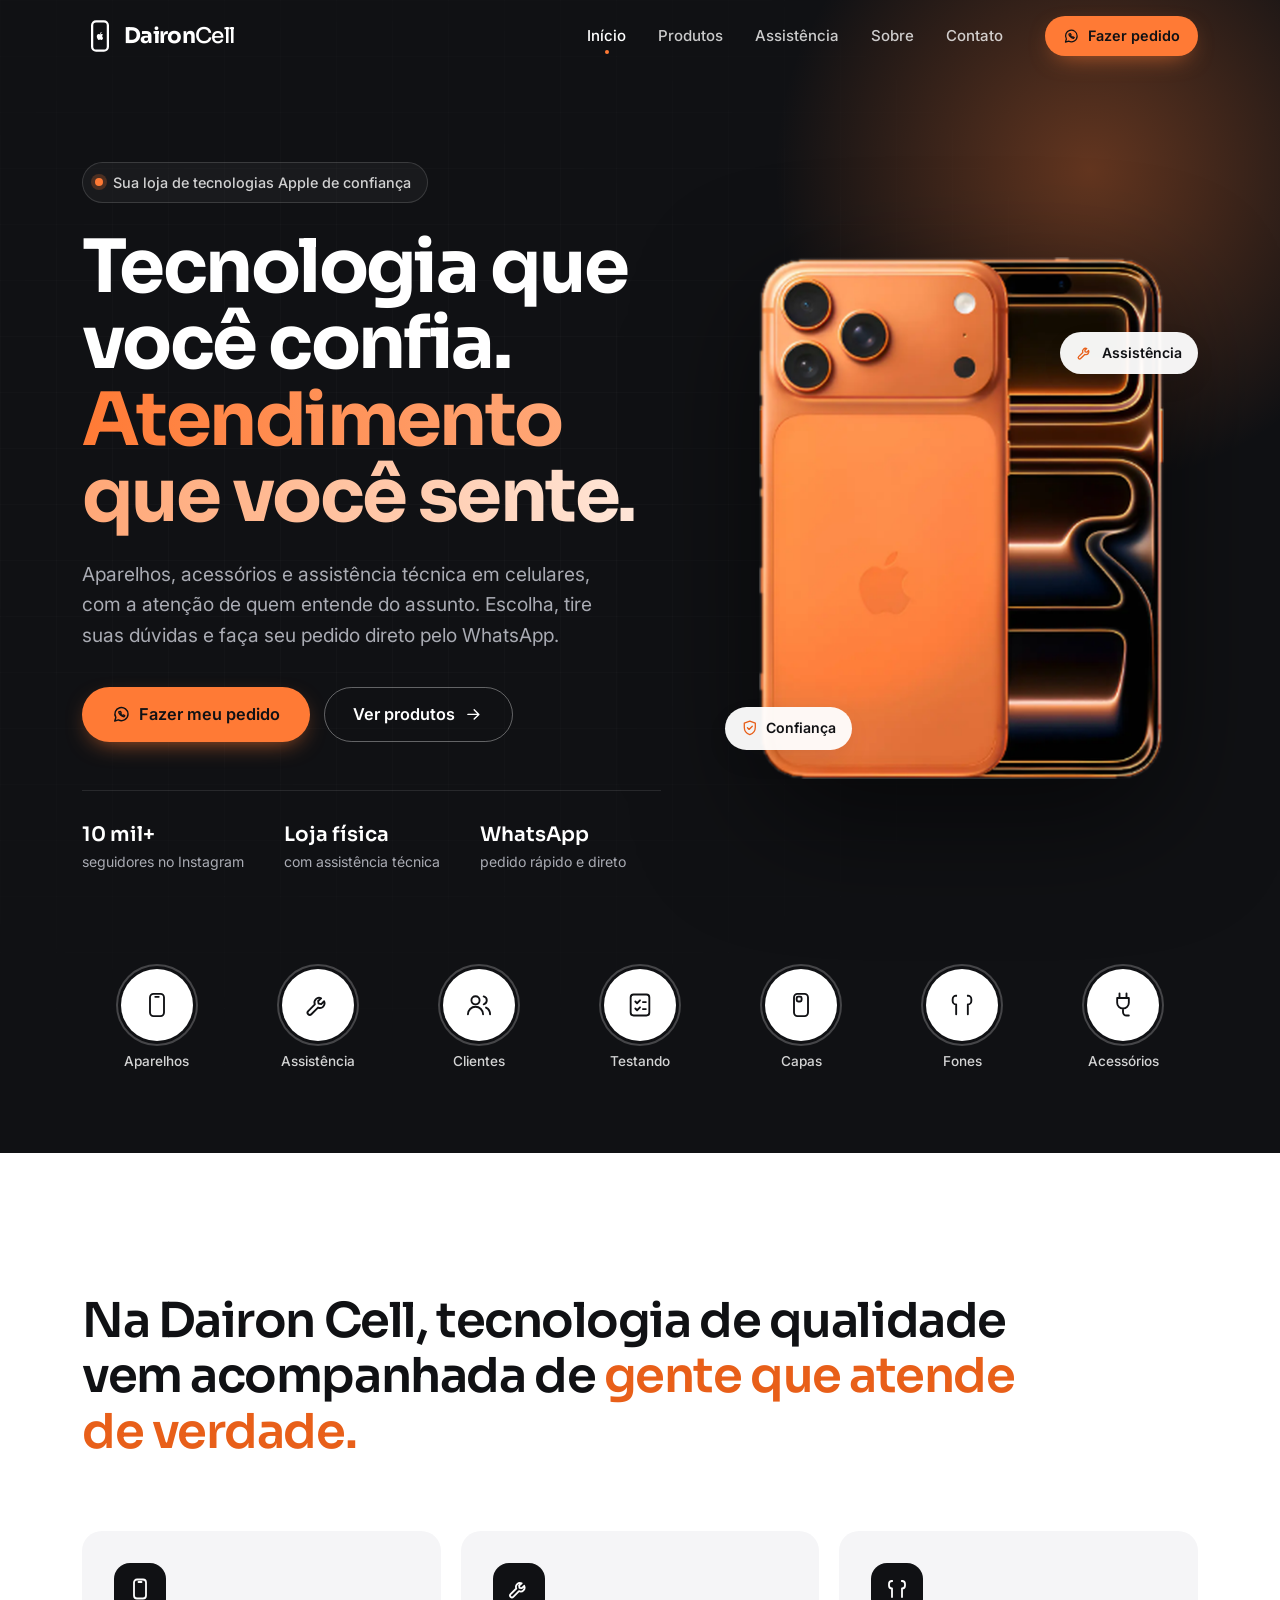
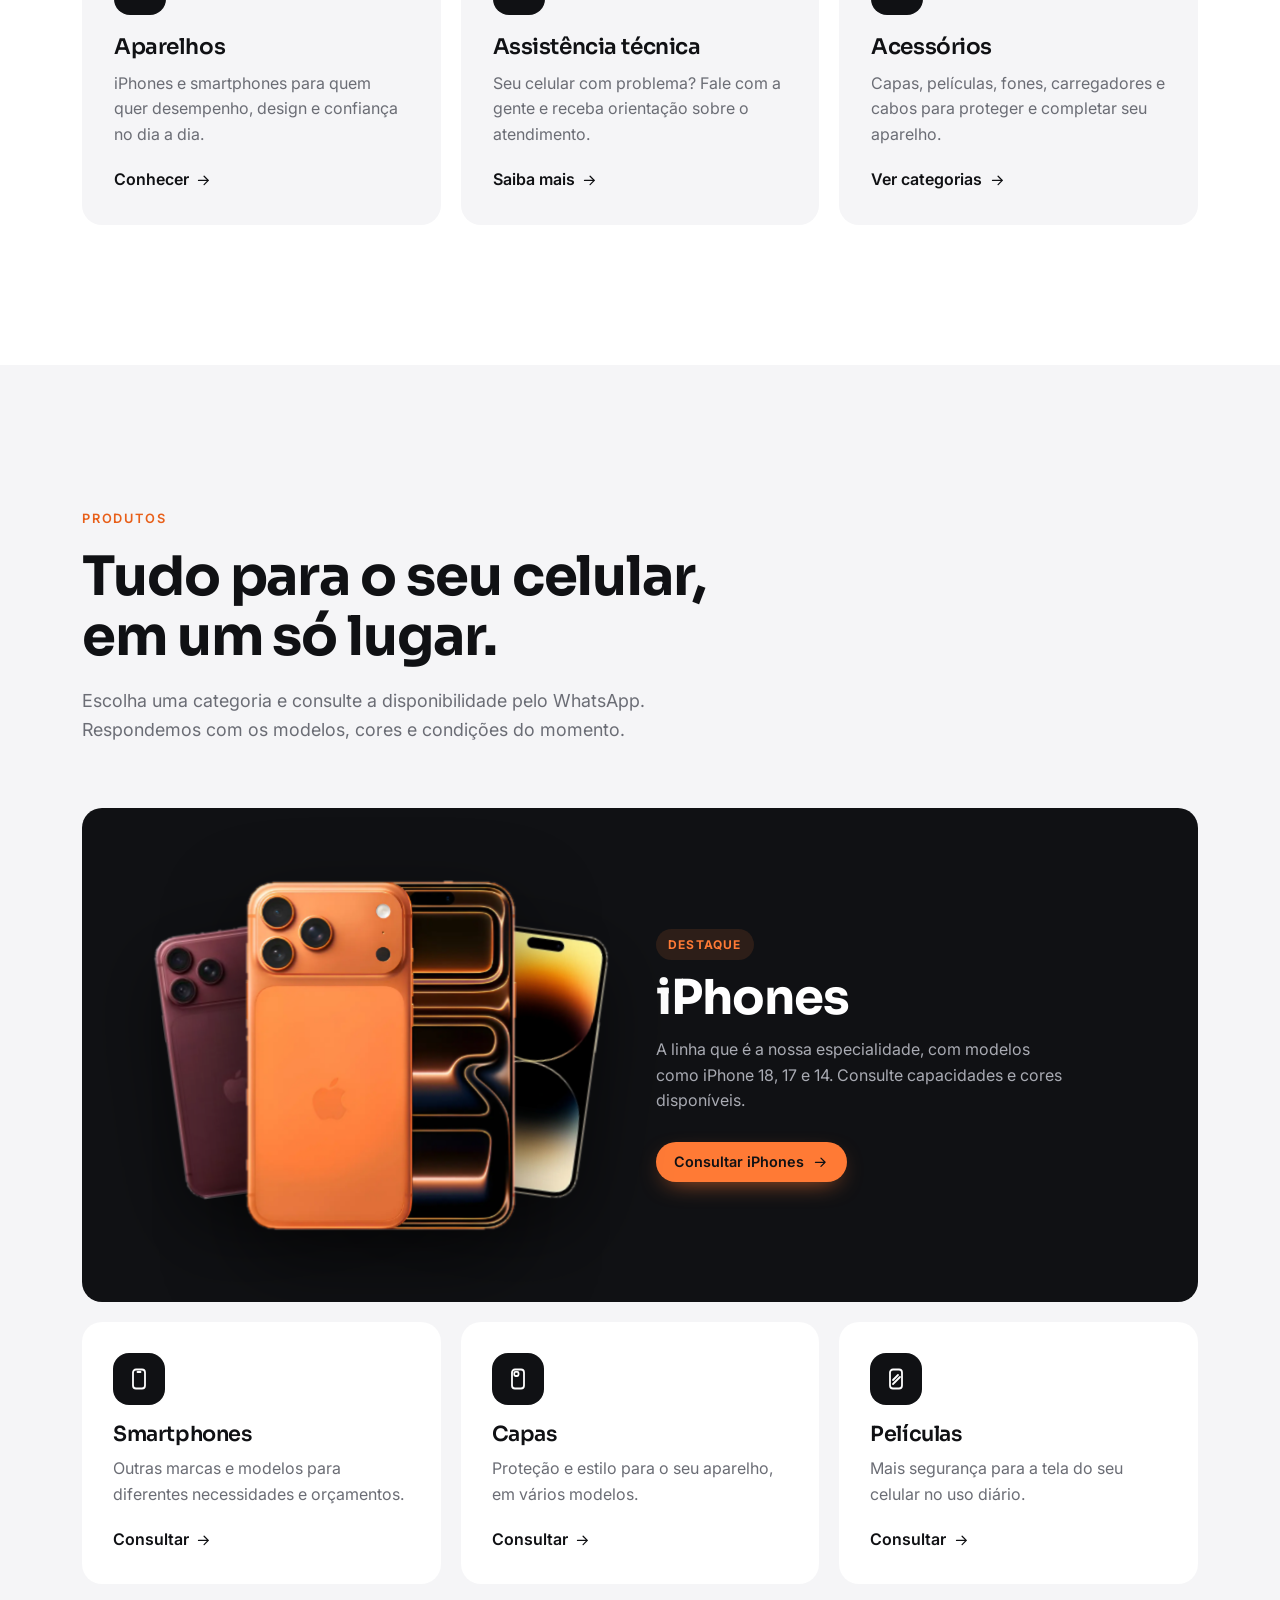
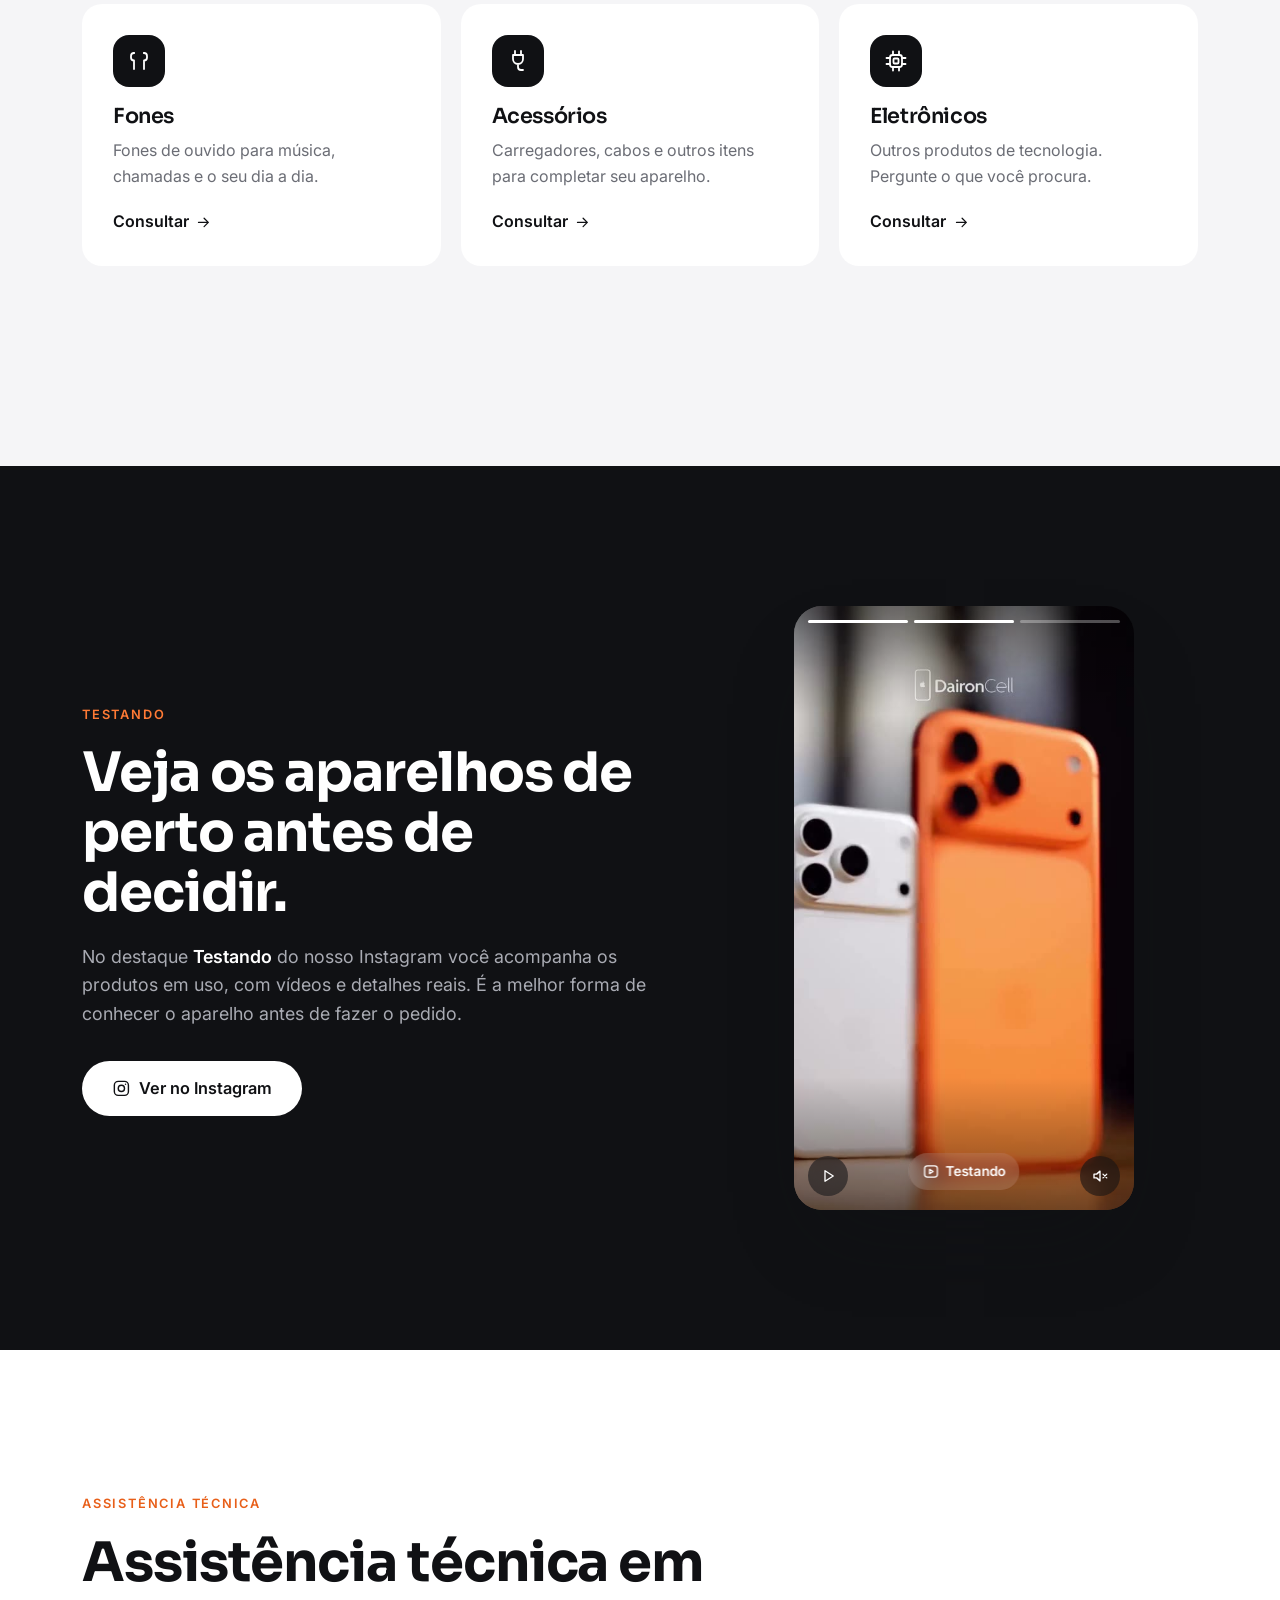
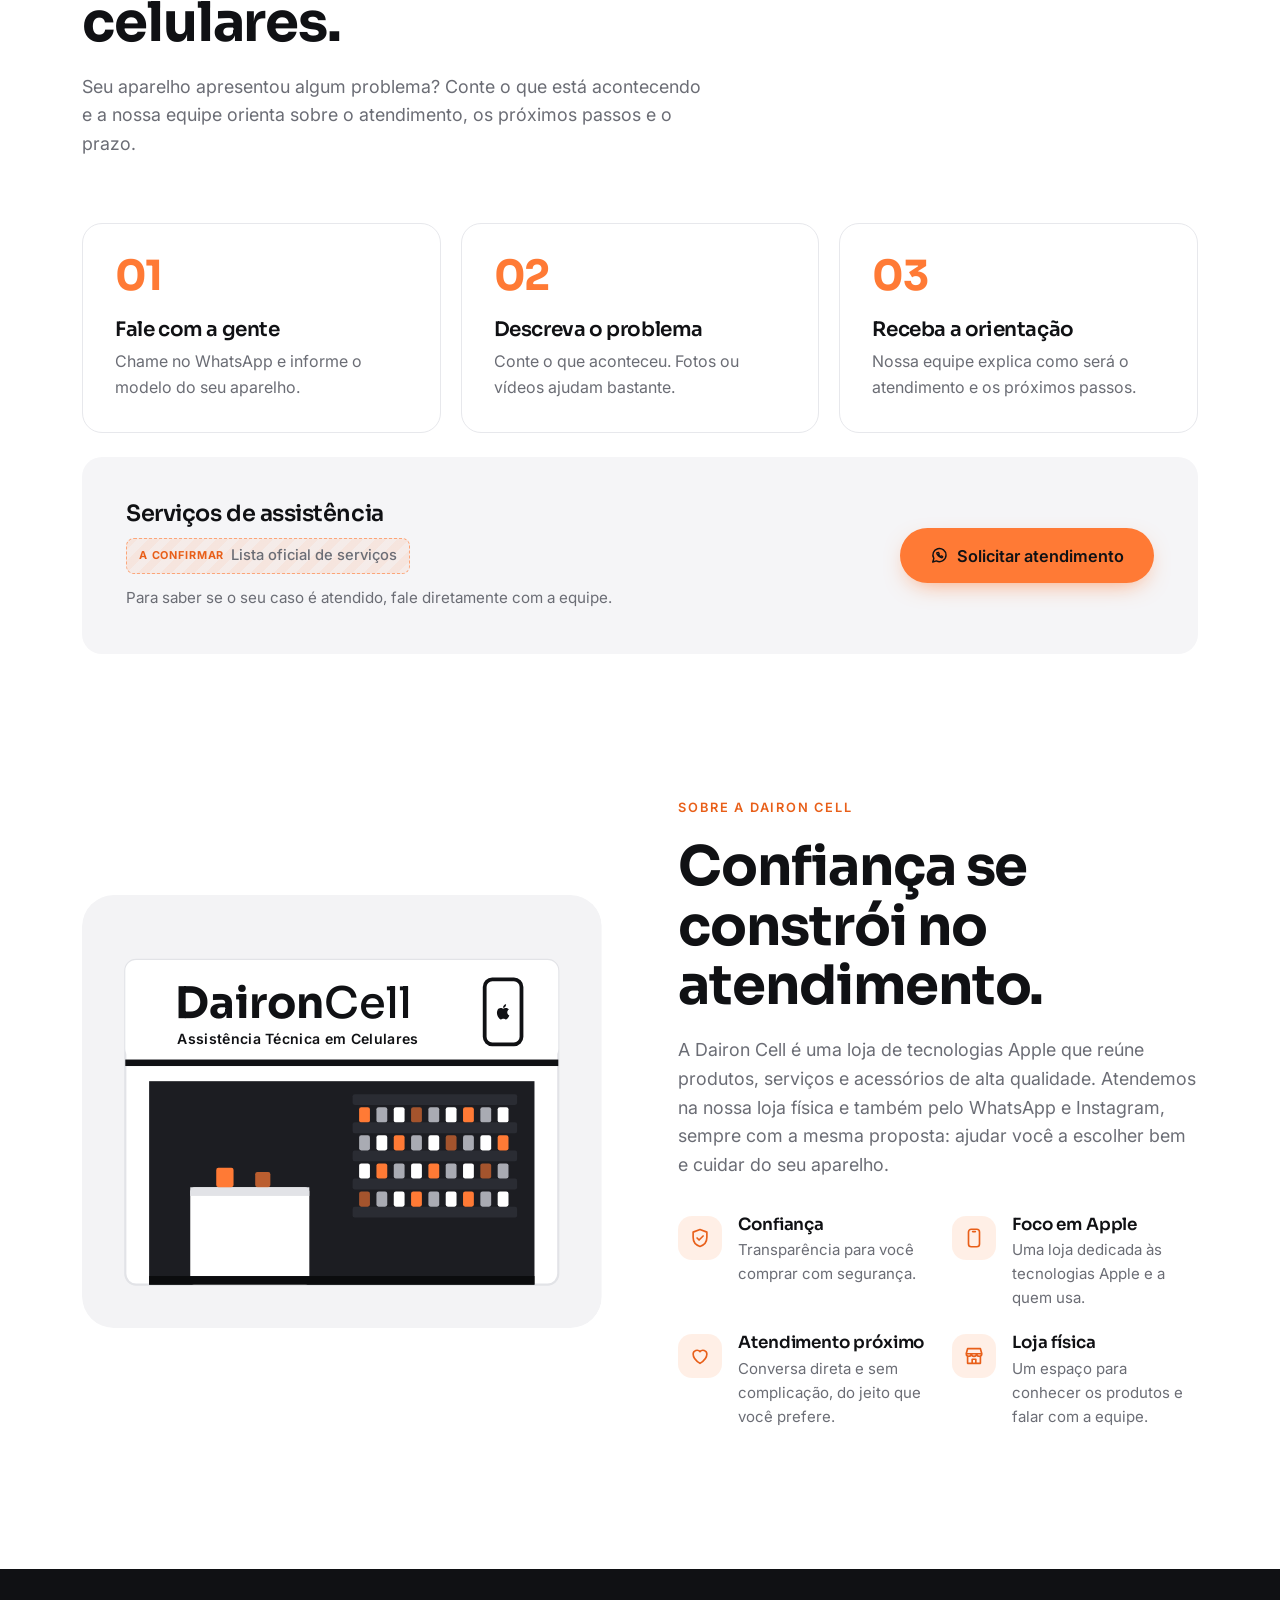
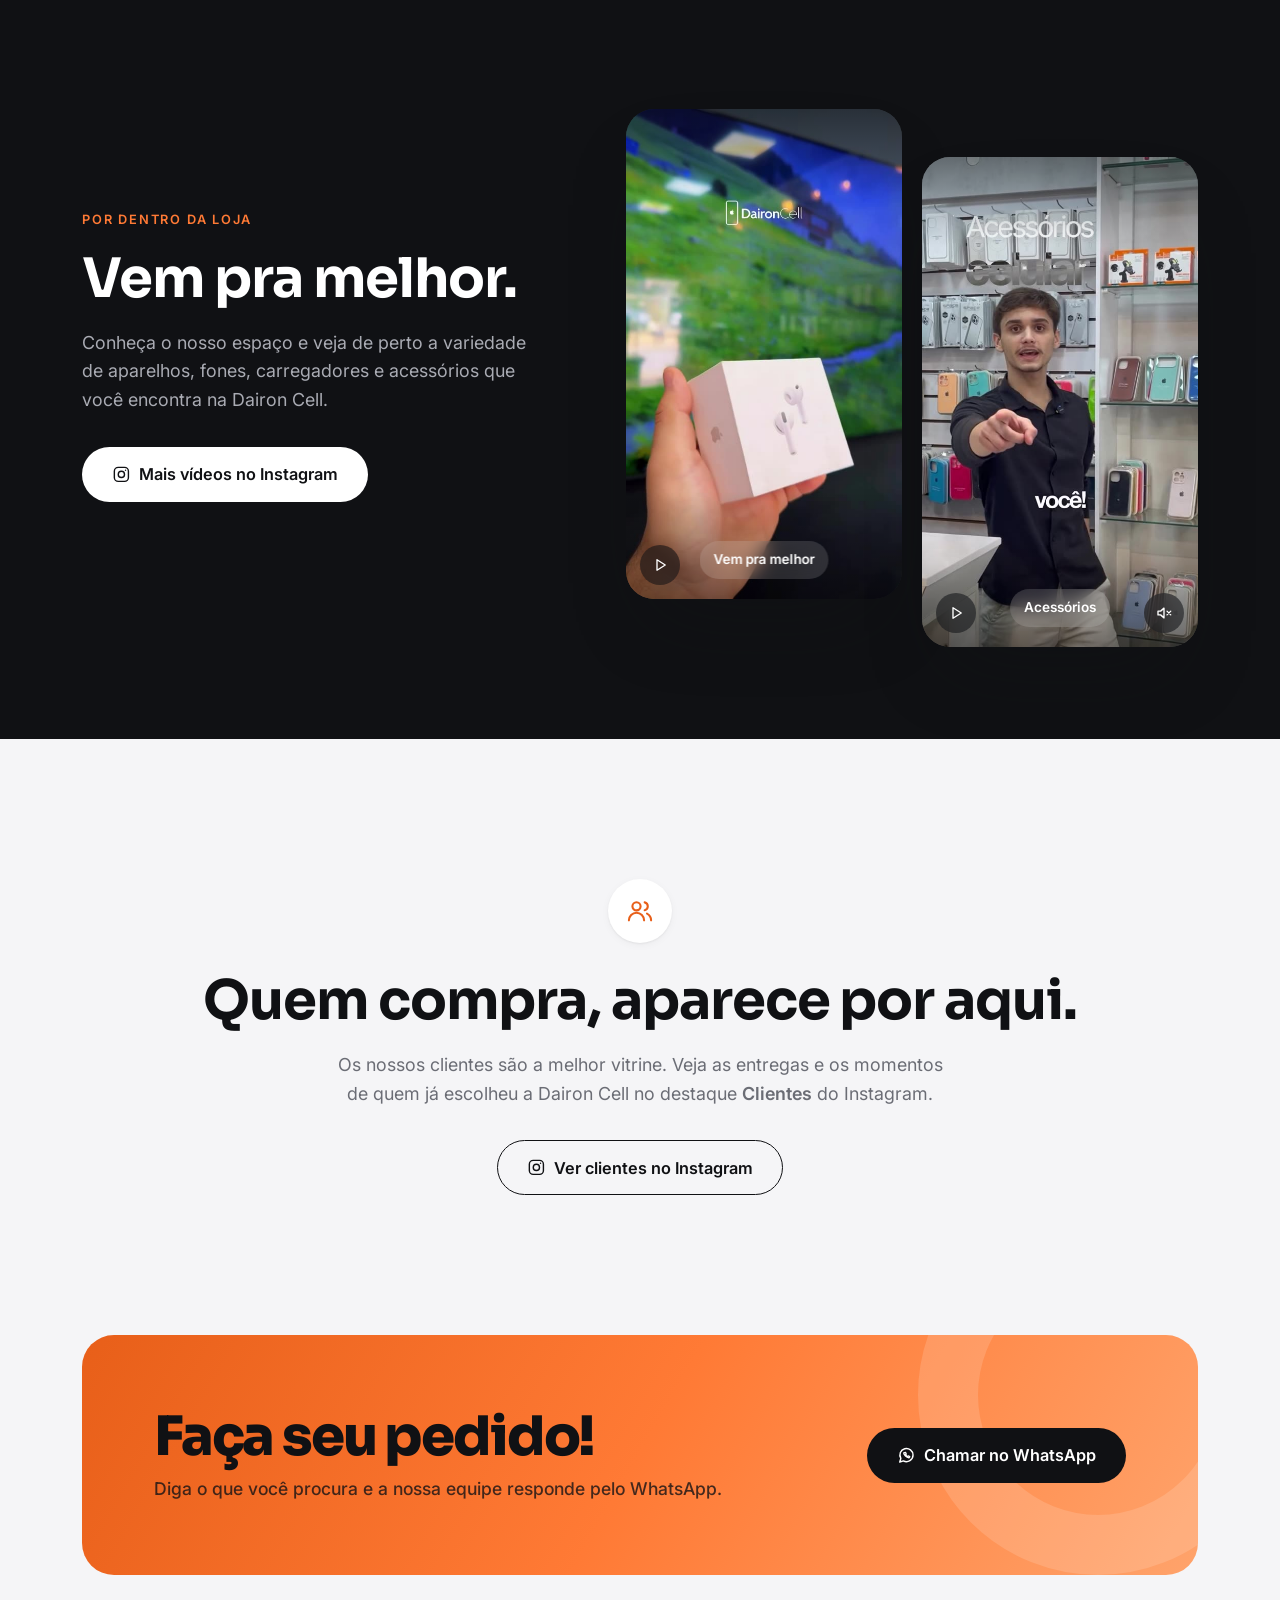
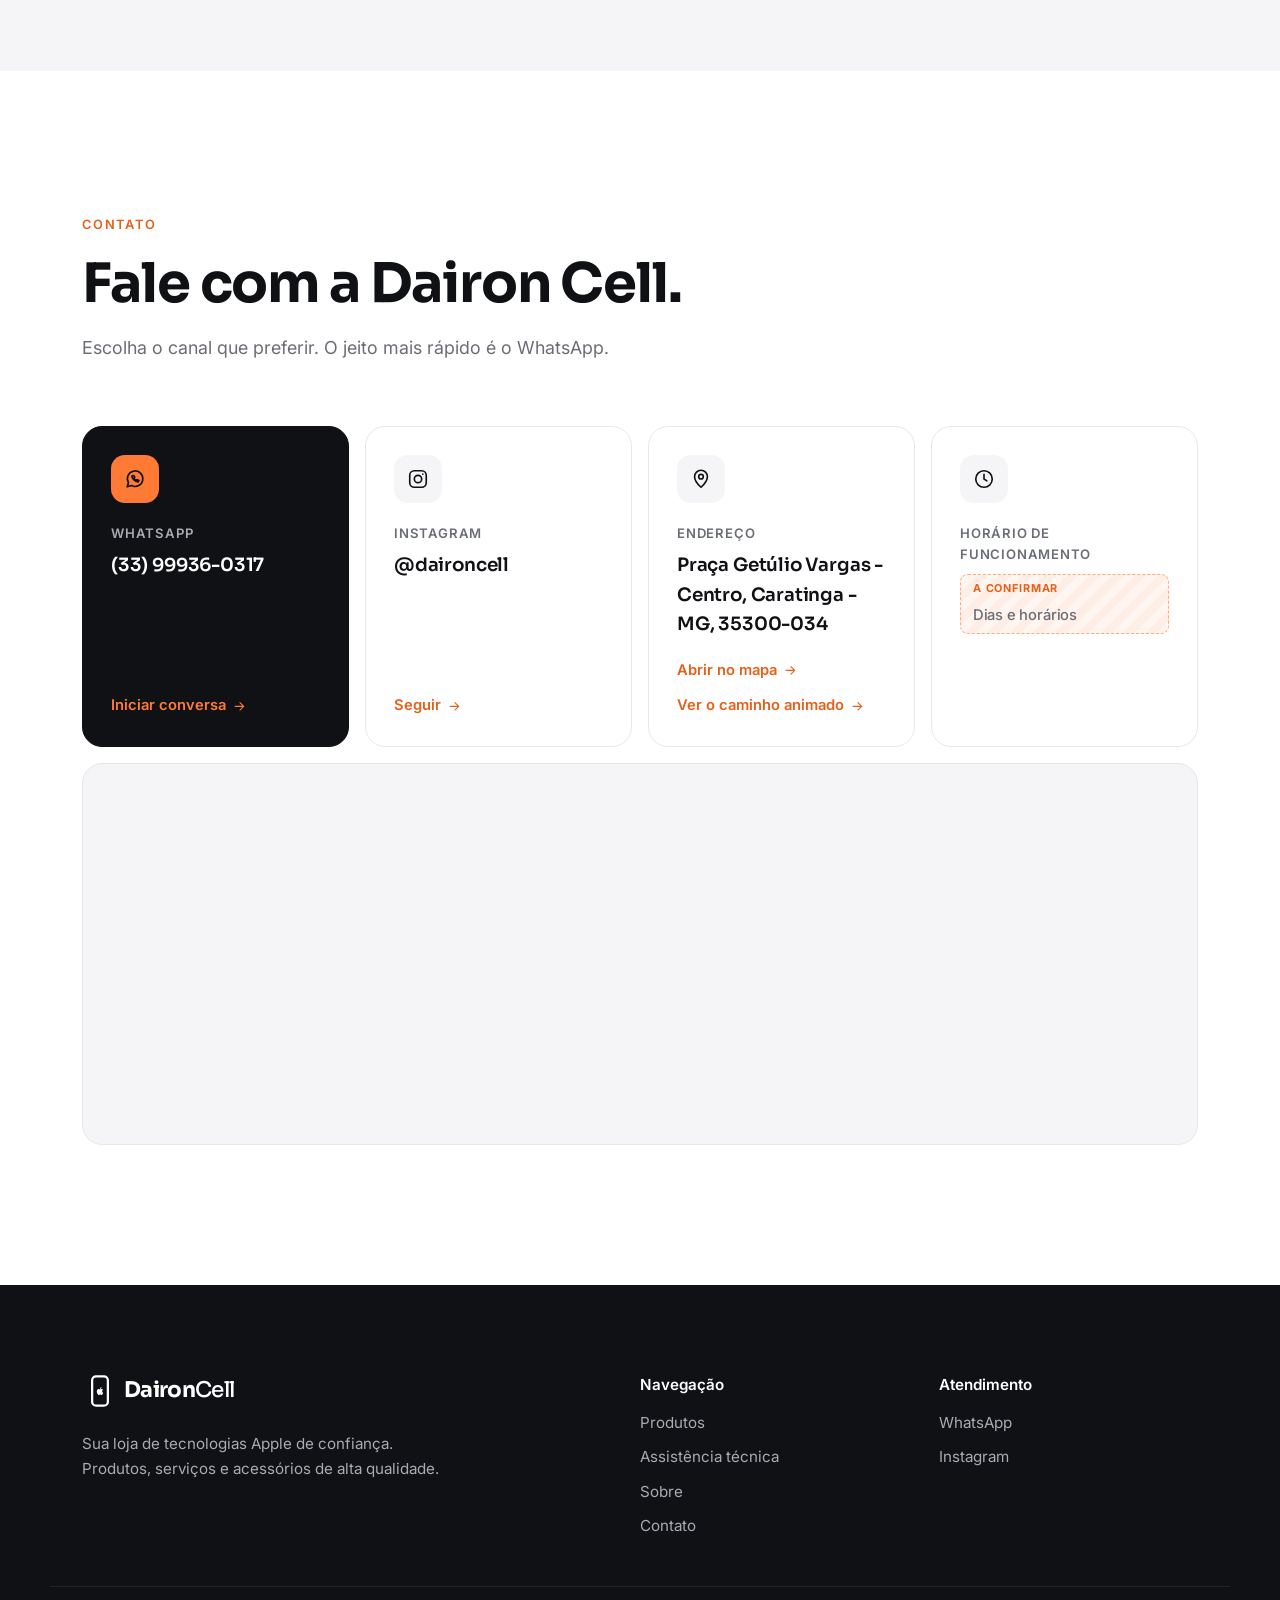
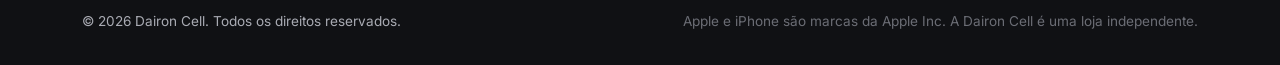
==== commit 536eef24: "Adiciona anúncio animado de como chegar Página como-chegar.html com a rota animada até a loja, e lin" ====
--- a/index.html
+++ b/index.html
@@ -505,6 +505,7 @@
             <span class="contact-card__label">Endereço</span>
             <span class="contact-card__value" data-field="endereco"><span class="placeholder" data-placeholder>Endereço completo</span></span>
             <a class="contact-card__go" data-field="mapaLink" href="#contato" hidden target="_blank" rel="noopener">Abrir no mapa <svg class="ic"><use href="#i-arrow"/></svg></a>
+            <a class="contact-card__go contact-card__go--2" href="como-chegar.html" target="_blank" rel="noopener">Ver o caminho animado <svg class="ic"><use href="#i-arrow"/></svg></a>
           </div>
 
           <div class="contact-card reveal">
--- a/css/styles.css
+++ b/css/styles.css
@@ -656,3 +656,5 @@
   .story--card { scroll-snap-align: center; }
   .reels .btn { width: 100%; }
 }
+
+.contact-card__go--2 { margin-top: 0; padding-top: 6px; }
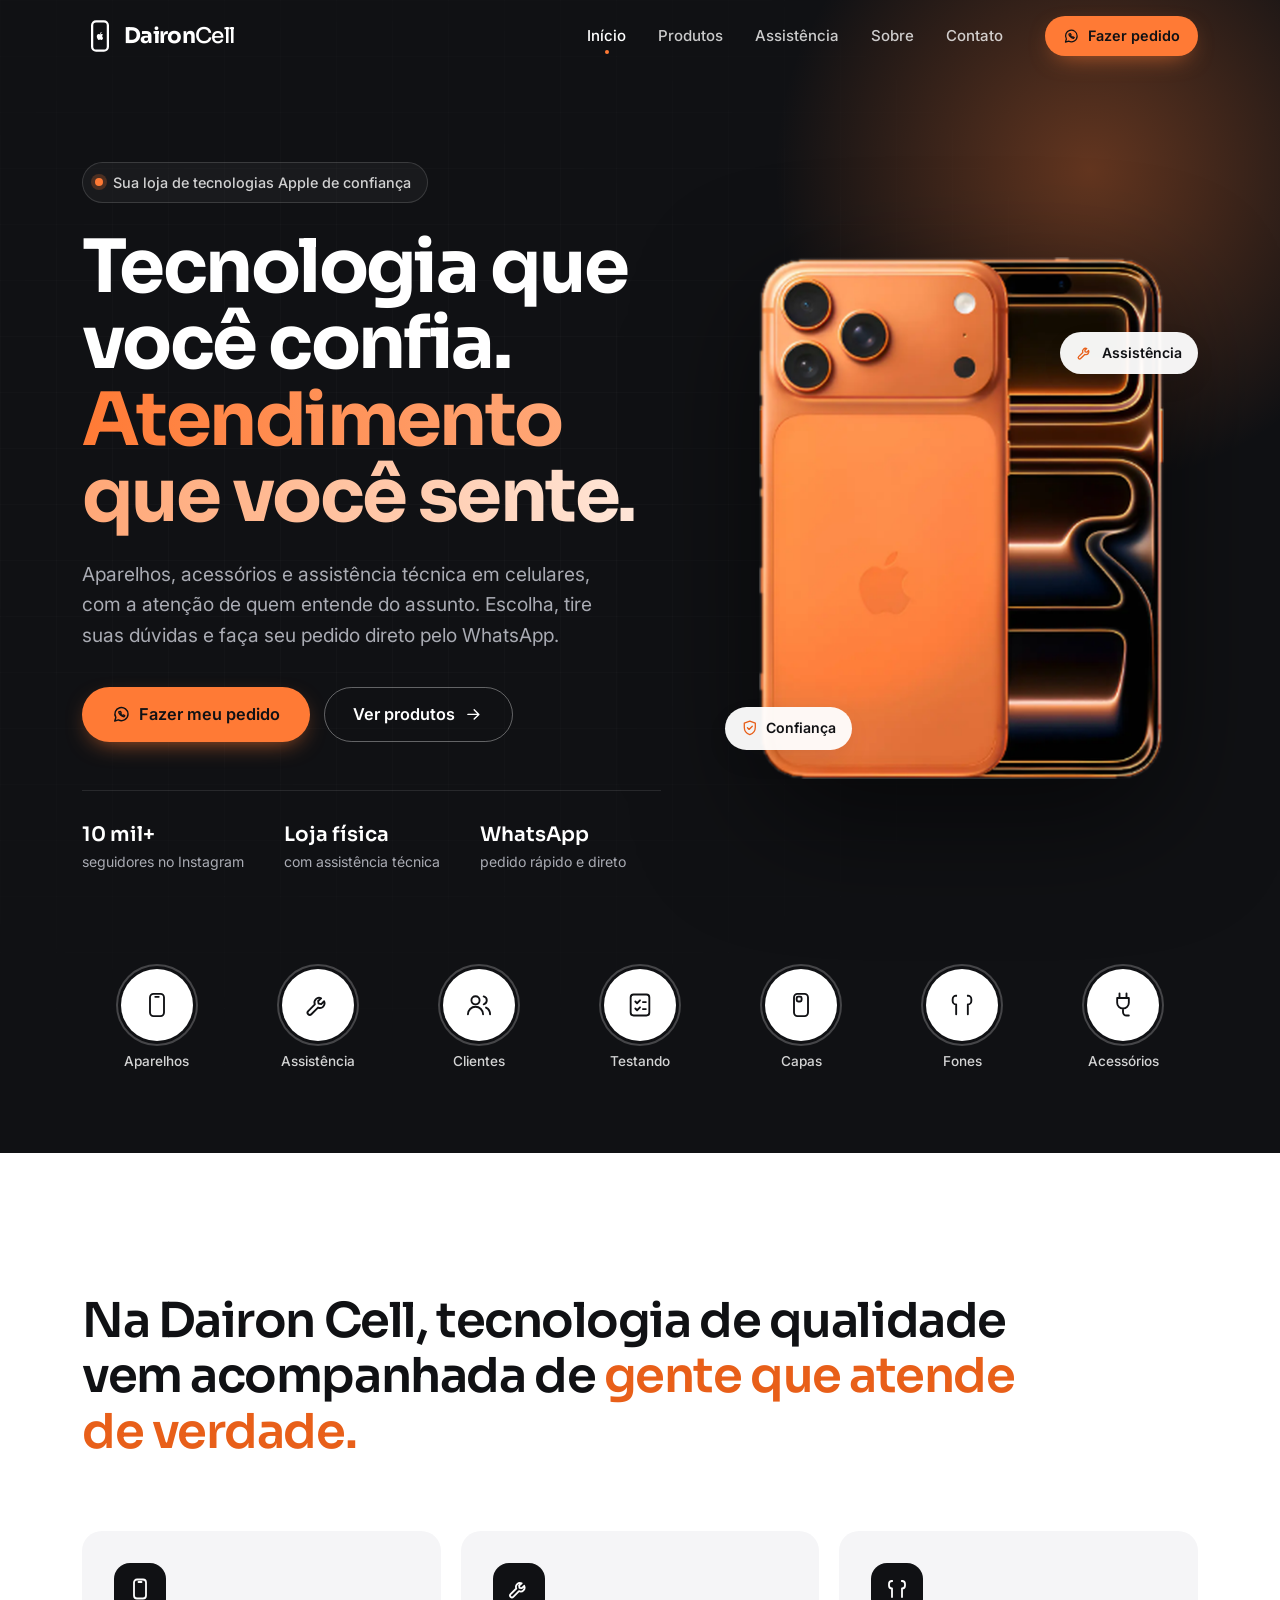
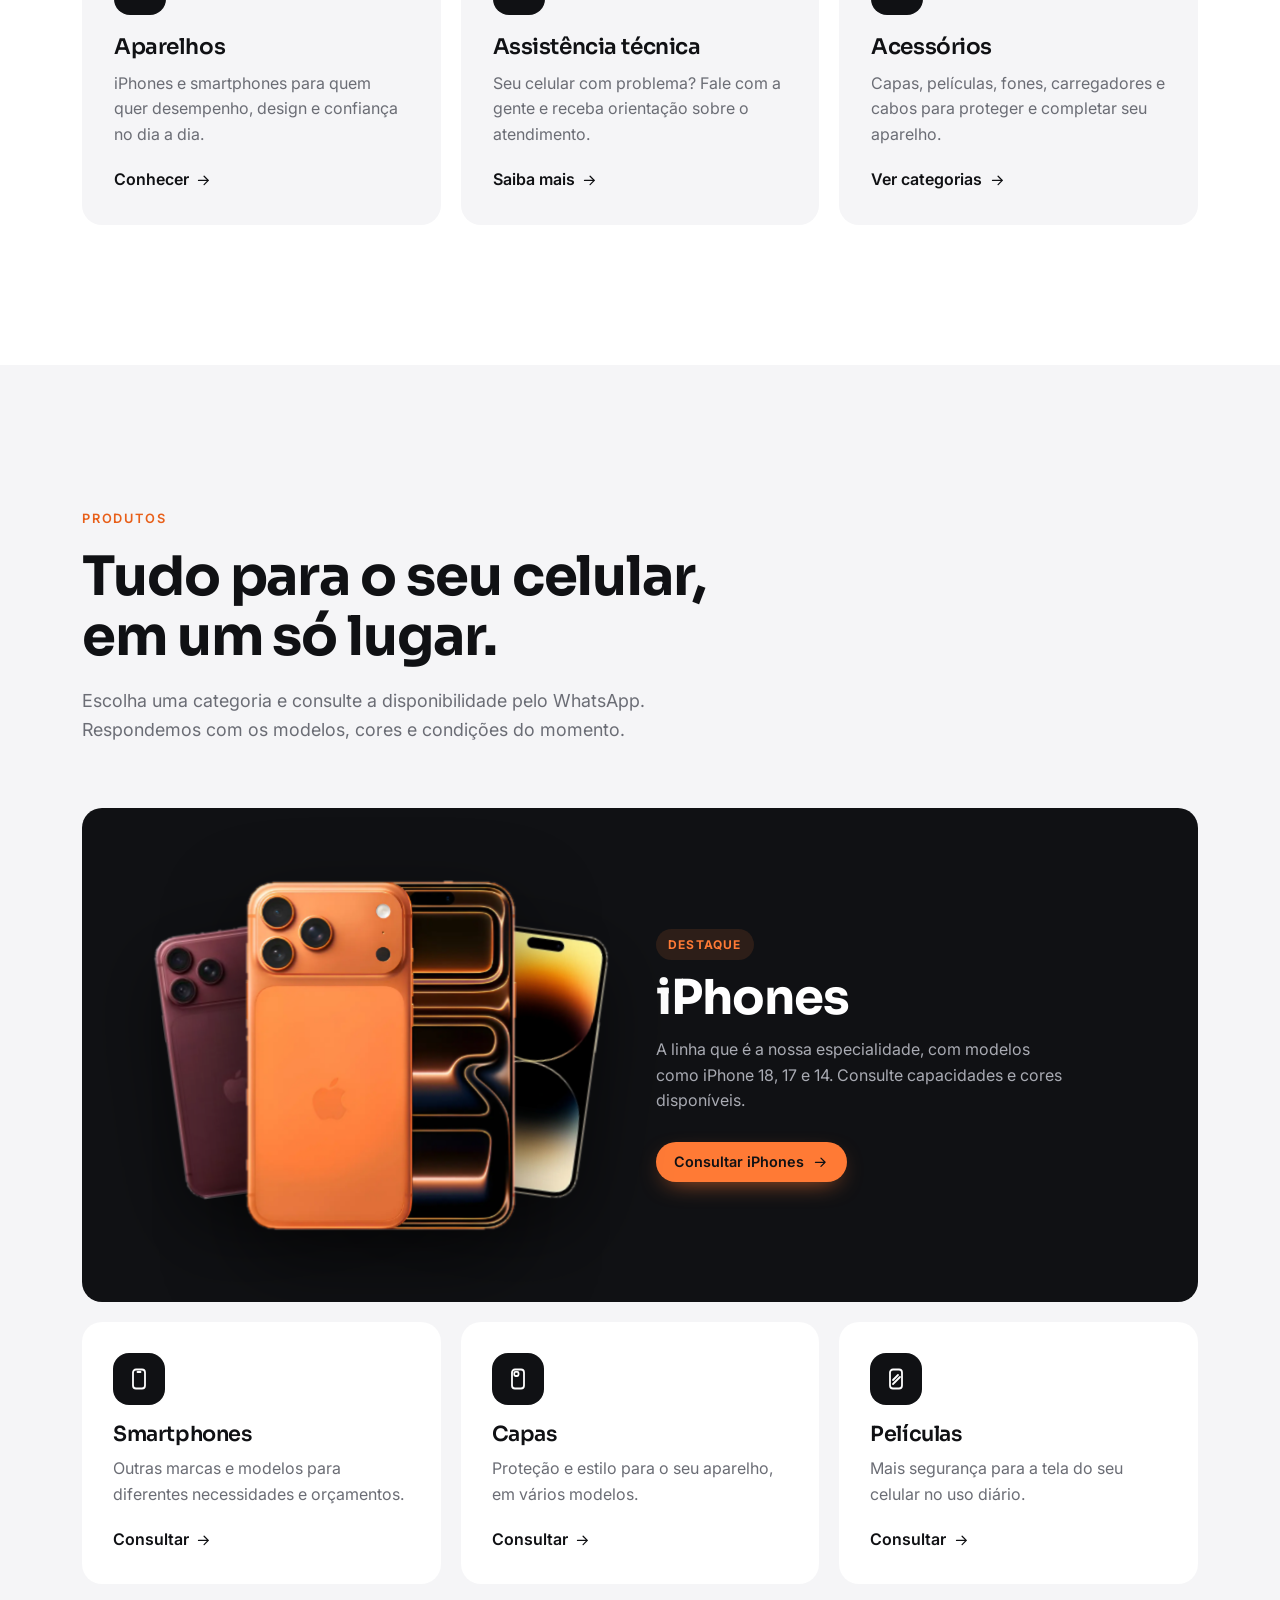
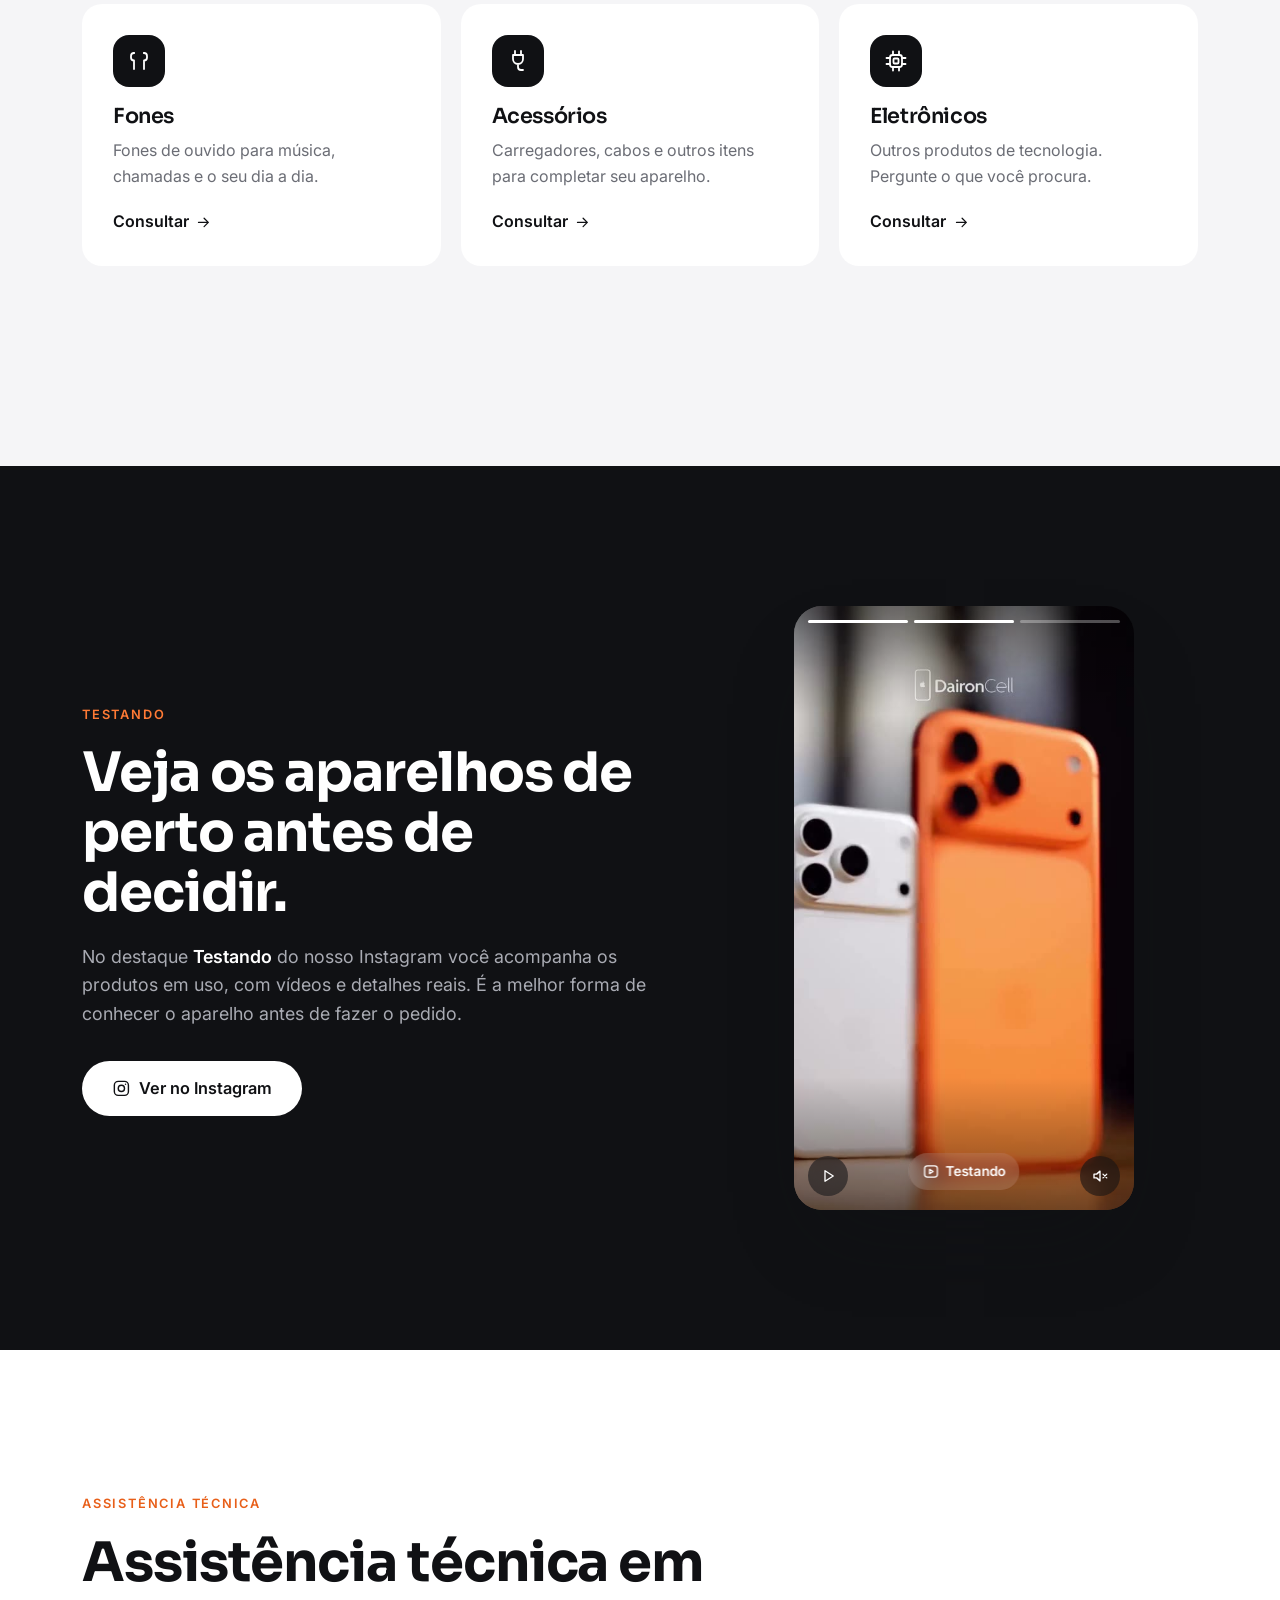
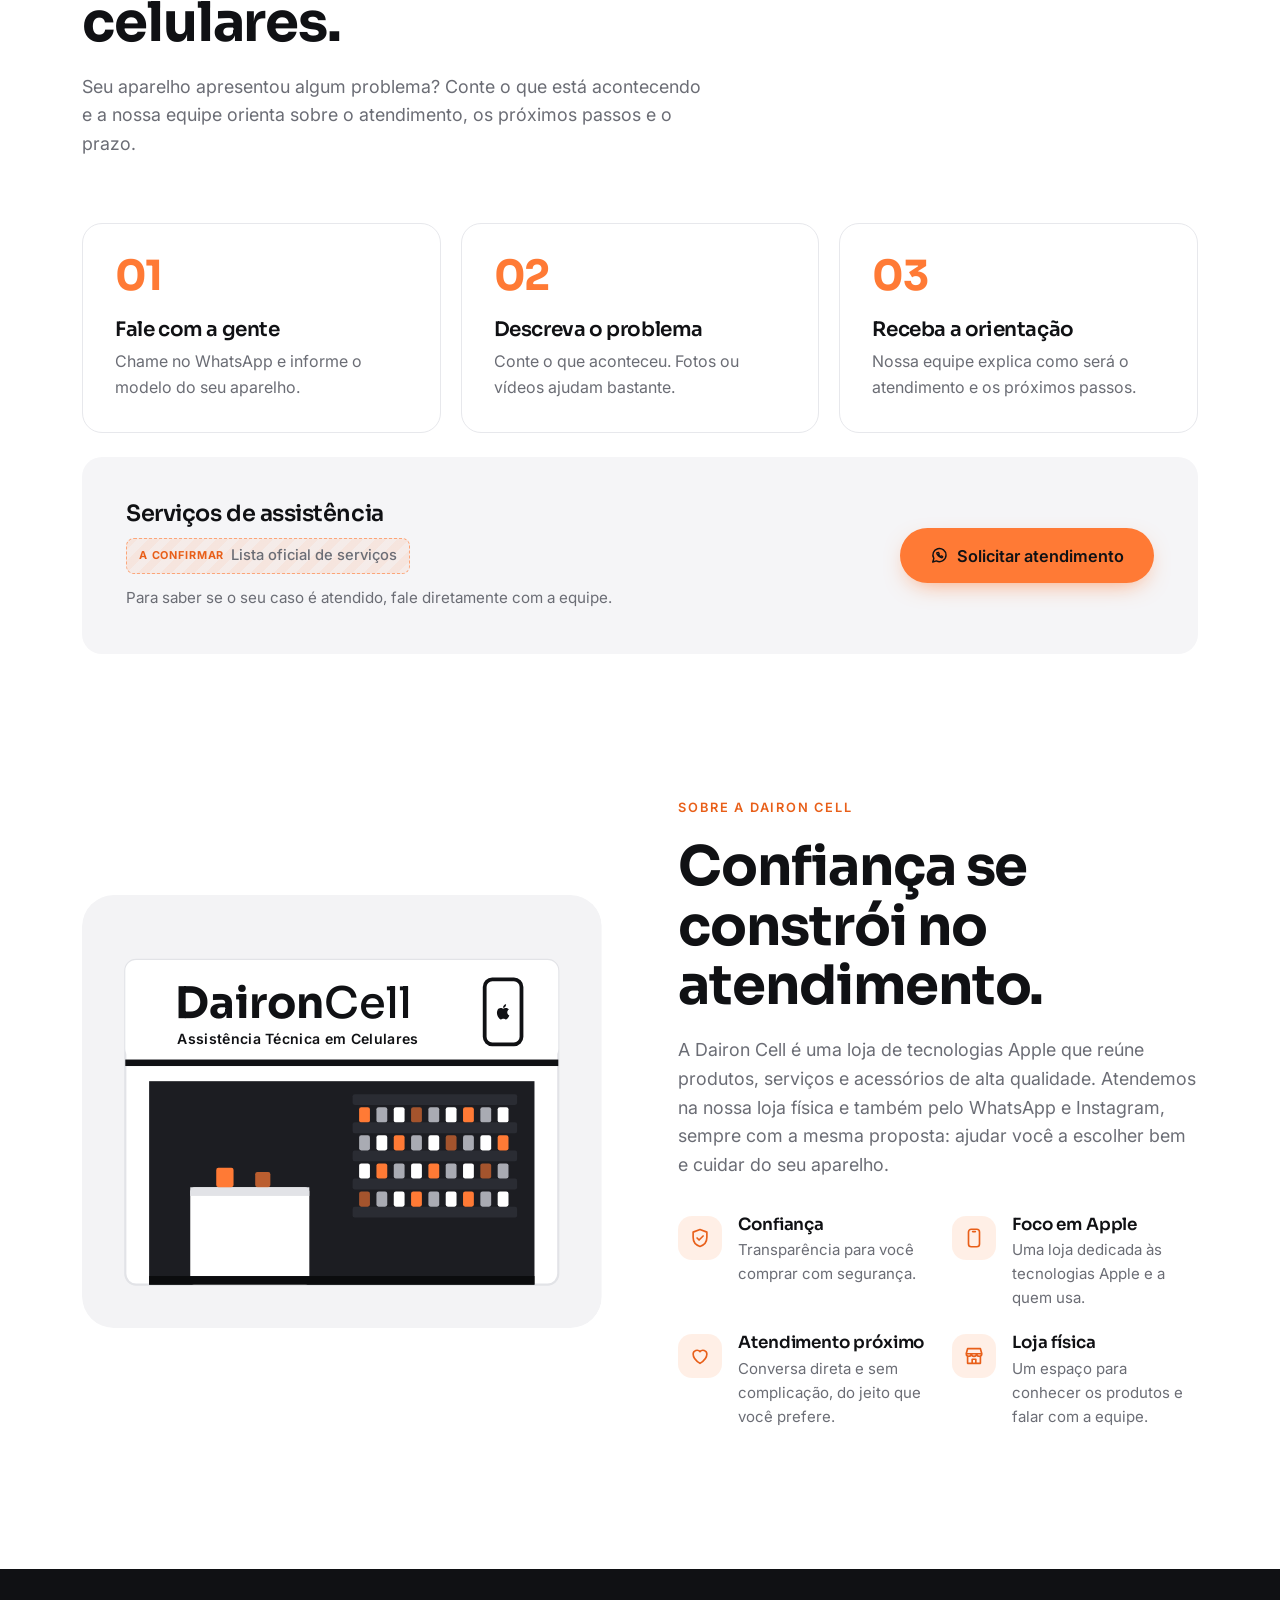
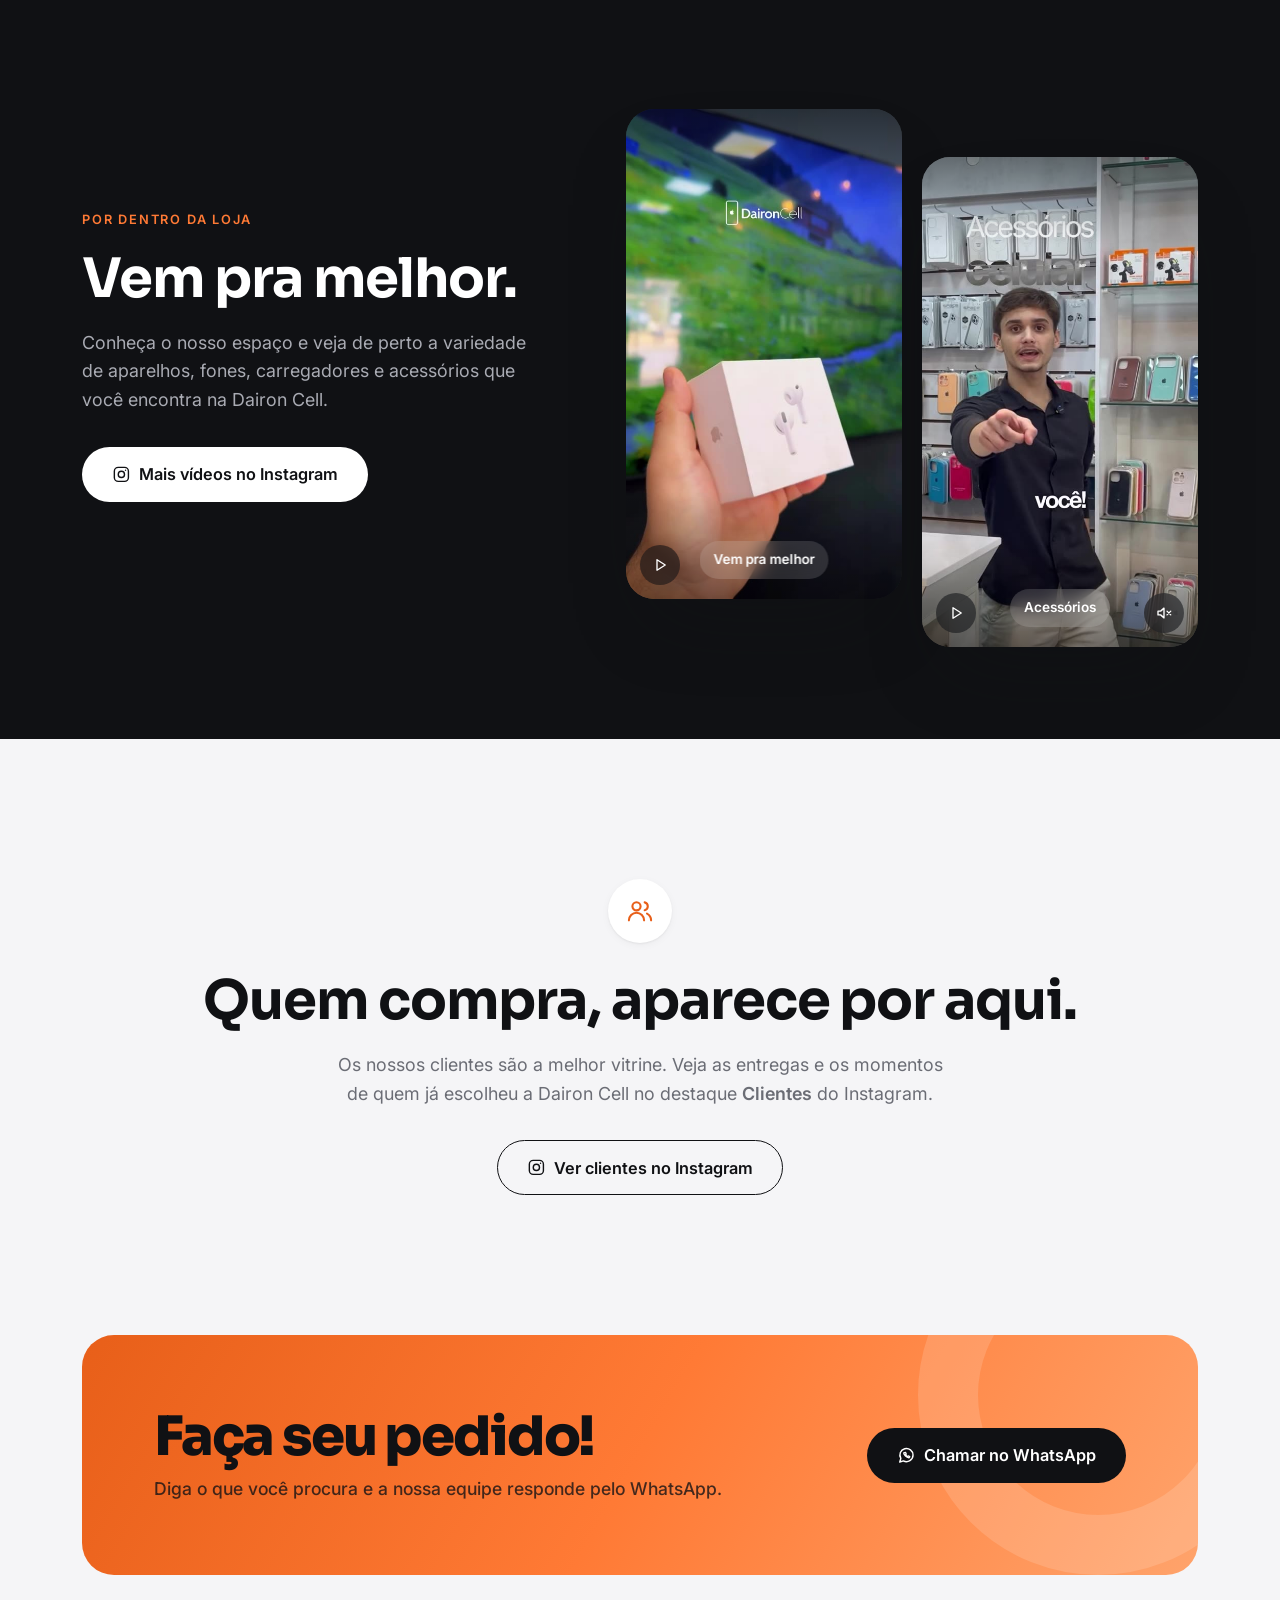
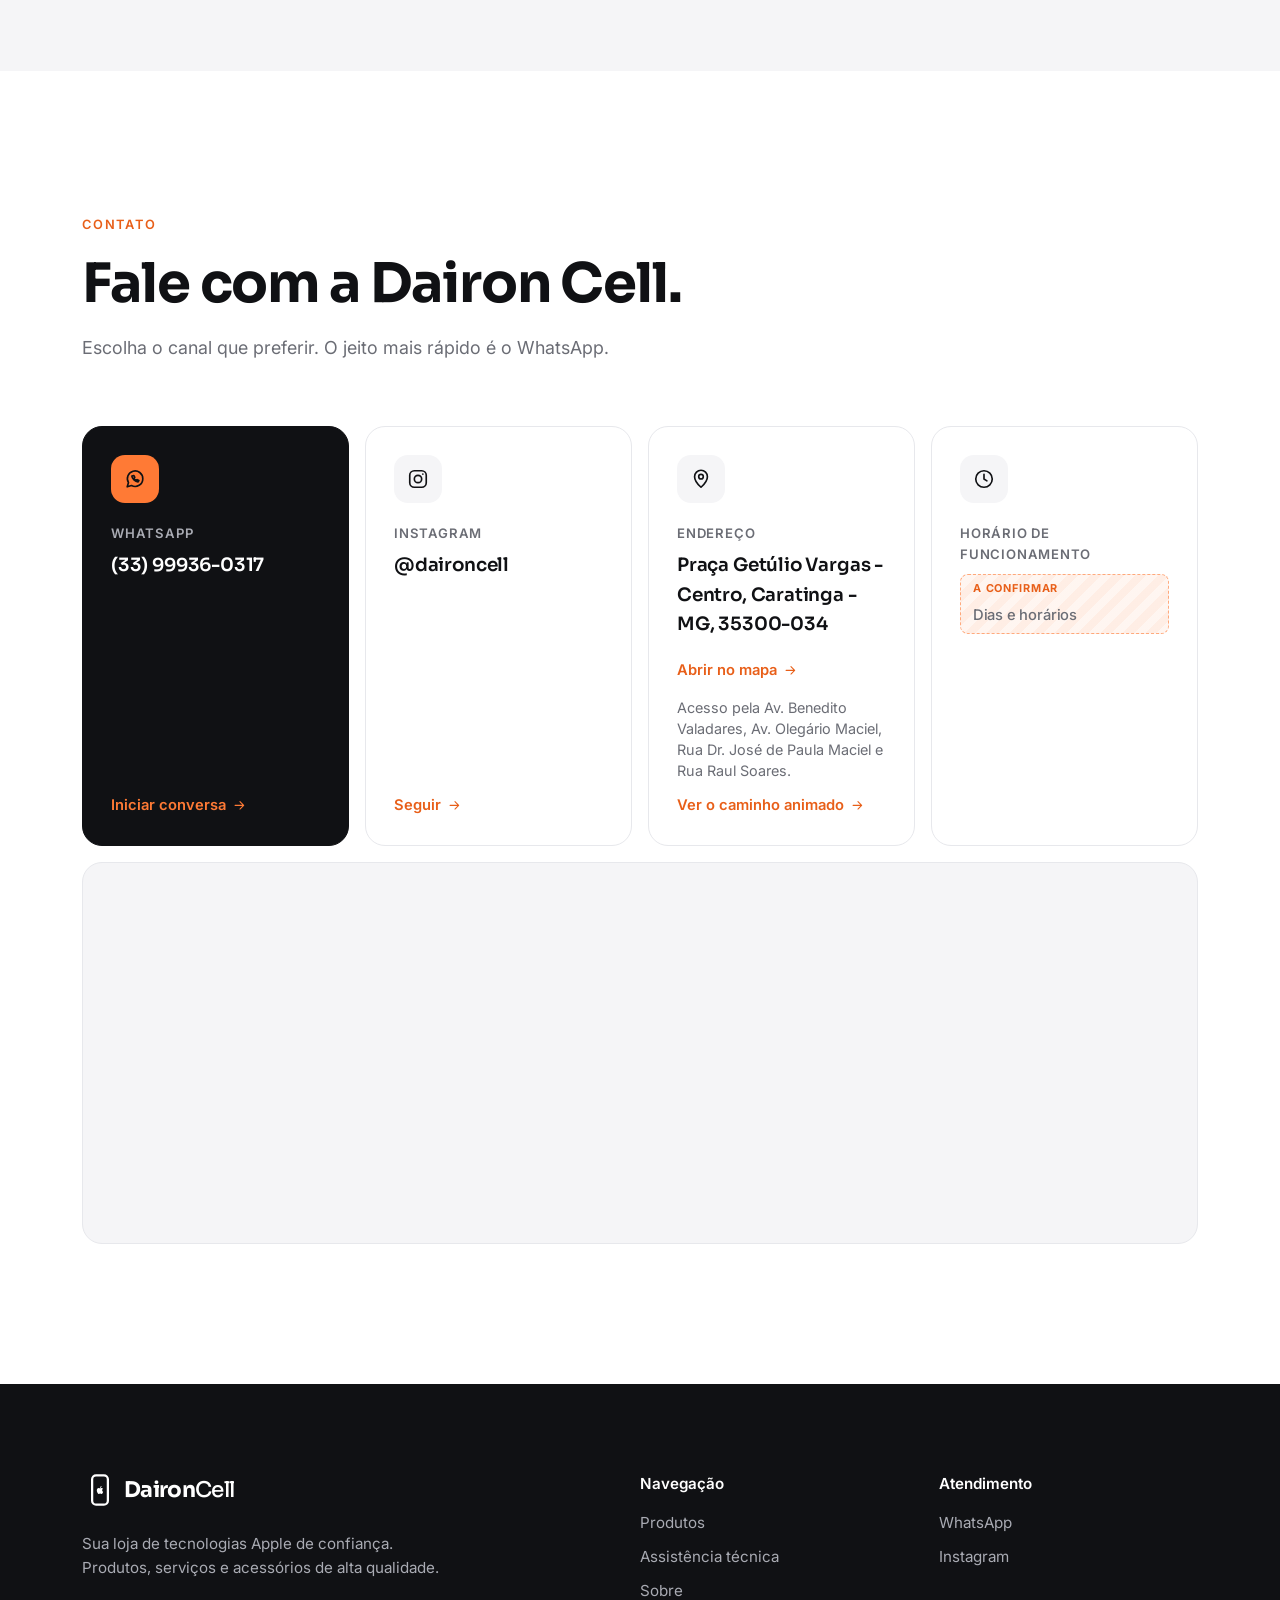
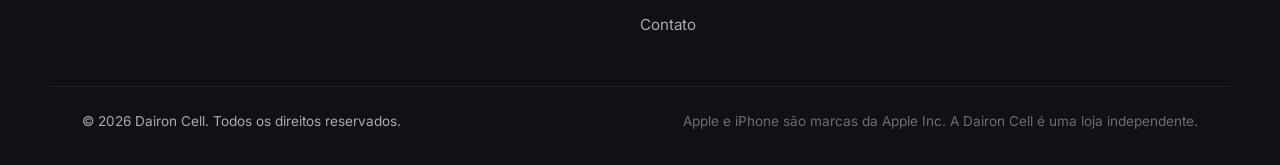
==== commit 6f7734aa: "Coloca os nomes das ruas no anúncio e no Contato O anúncio passa a mostrar a Av. Olegário Maciel e a" ====
--- a/index.html
+++ b/index.html
@@ -505,6 +505,7 @@
             <span class="contact-card__label">Endereço</span>
             <span class="contact-card__value" data-field="endereco"><span class="placeholder" data-placeholder>Endereço completo</span></span>
             <a class="contact-card__go" data-field="mapaLink" href="#contato" hidden target="_blank" rel="noopener">Abrir no mapa <svg class="ic"><use href="#i-arrow"/></svg></a>
+            <p class="contact-card__note">Acesso pela Av. Benedito Valadares, Av. Olegário Maciel, Rua Dr. José de Paula Maciel e Rua Raul Soares.</p>
             <a class="contact-card__go contact-card__go--2" href="como-chegar.html" target="_blank" rel="noopener">Ver o caminho animado <svg class="ic"><use href="#i-arrow"/></svg></a>
           </div>
 
--- a/css/styles.css
+++ b/css/styles.css
@@ -658,3 +658,4 @@
 }
 
 .contact-card__go--2 { margin-top: 0; padding-top: 6px; }
+.contact-card__note { margin-top: 10px; font-size: .9rem; line-height: 1.45; color: var(--gray-2); }
